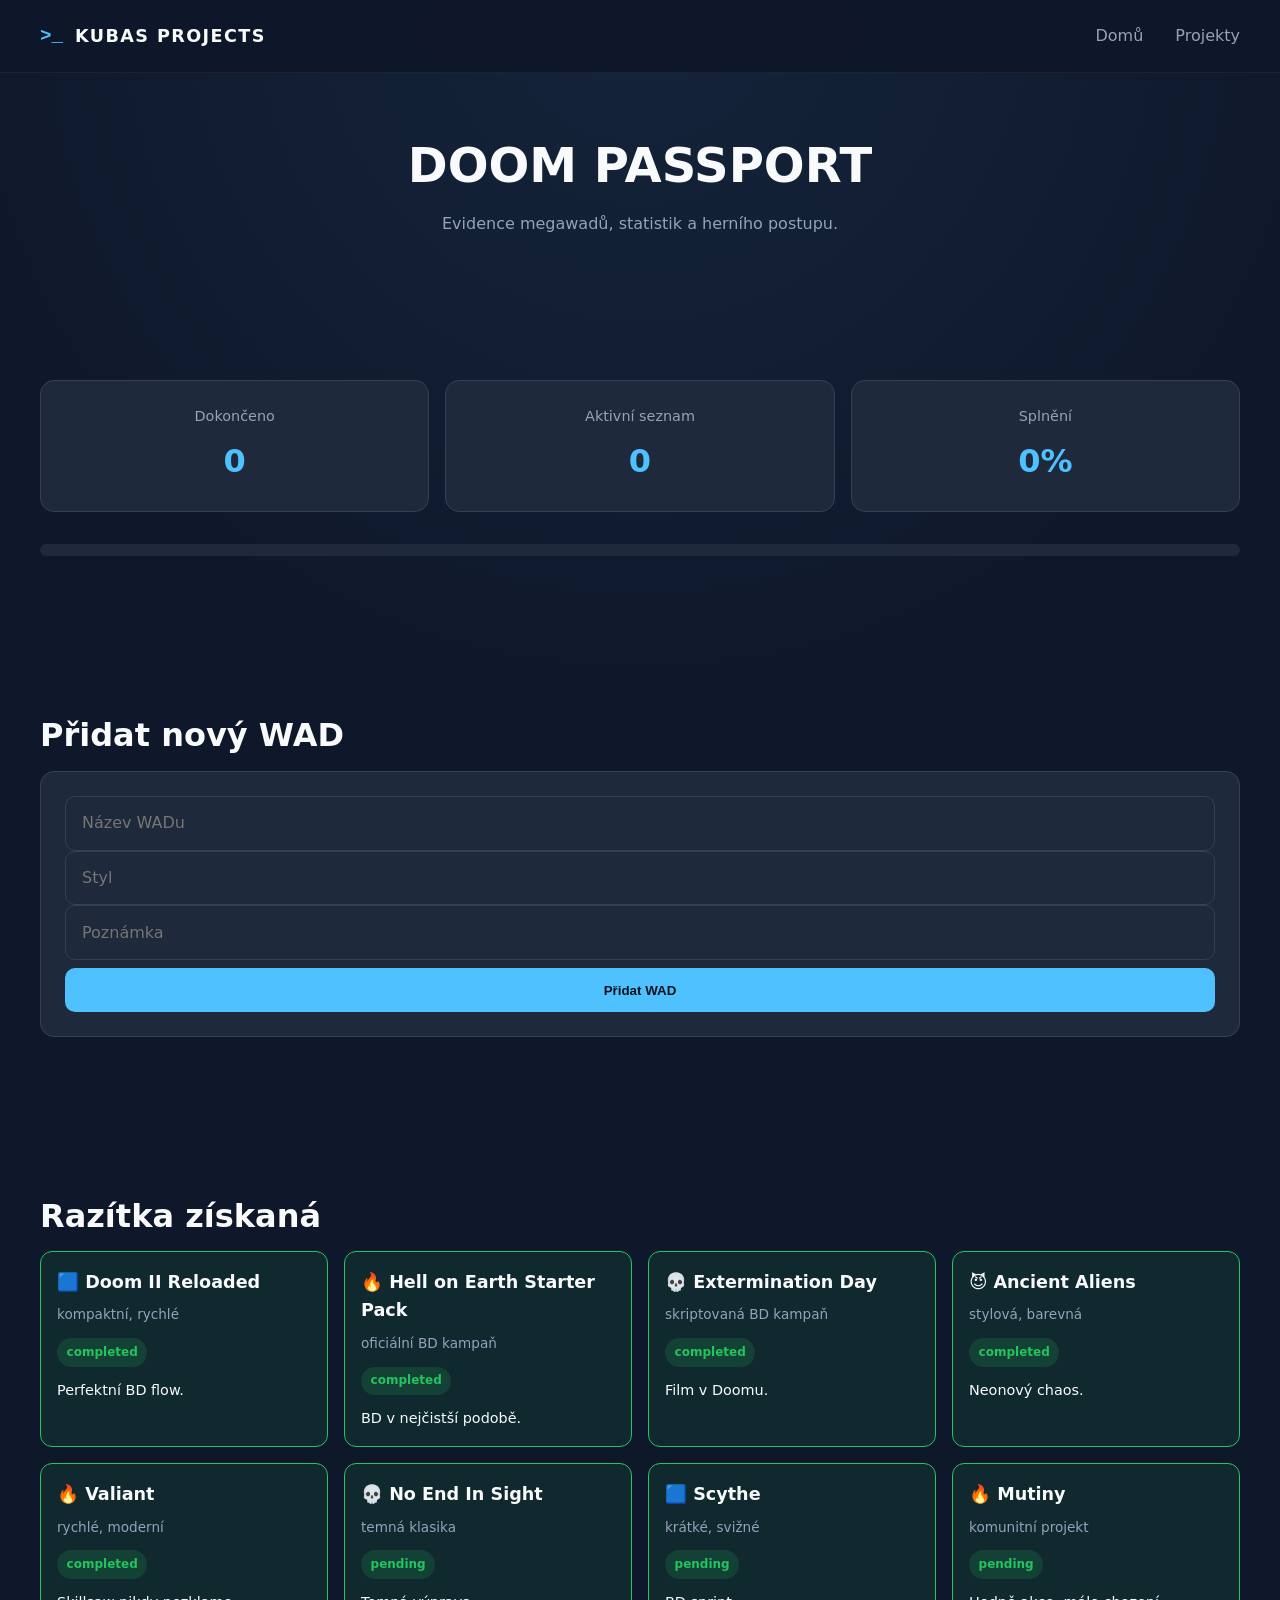
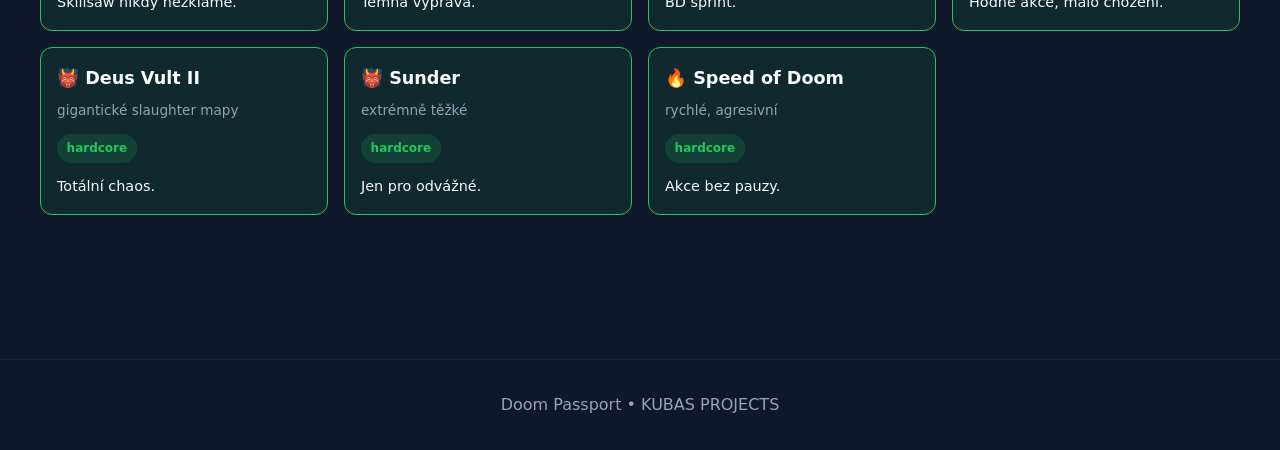
==== doom-passport/index.html @ f3252340 "First working Doom Passport" ====
<!DOCTYPE html>
<html lang="cs">
<head>
    <meta charset="UTF-8">
    <meta name="viewport" content="width=device-width, initial-scale=1.0">

    <title>Doom Passport | KUBAS PROJECTS</title>

    <link rel="stylesheet" href="../css/style.css">
    <link rel="stylesheet" href="../css/passport.css">
</head>

<body>

<header class="site-header">

    <div class="container">

        <a href="../" class="logo">
            <span class="logo-symbol">&gt;_</span>
            <span class="logo-text">
                KUBAS PROJECTS
            </span>
        </a>

        <nav class="main-nav">
            <a href="../">Domů</a>
            <a href="../#projects">Projekty</a>
        </nav>

    </div>

</header>

<main>

    <section class="passport-hero">

        <div class="container">

            <h1>DOOM PASSPORT</h1>

            <p>
                Evidence megawadů, statistik
                a herního postupu.
            </p>

        </div>

    </section>

    <section class="section">

        <div class="container">

            <div class="passport-stats">

                <div class="stat-card">

                    <span class="stat-label">
                        Dokončeno
                    </span>

                    <div class="stat-value">
                        0
                    </div>

                </div>

                <div class="stat-card">

                    <span class="stat-label">
                        Aktivní seznam
                    </span>

                    <div class="stat-value">
                        0
                    </div>

                </div>

                <div class="stat-card">

                    <span class="stat-label">
                        Splnění
                    </span>

                    <div class="stat-value">
                        0%
                    </div>

                </div>

            </div>

            <div class="progress-bar">
                <div class="progress-fill"></div>
            </div>

        </div>

    </section>

    <section class="section">

        <div class="container">

            <h2>Přidat nový WAD</h2>

            <div class="add-form">

                <input placeholder="Název WADu">

                <input placeholder="Styl">

                <input placeholder="Poznámka">

                <button class="button">
                    Přidat WAD
                </button>

            </div>

        </div>

    </section>

    <section class="section">

        <div class="container">

            <h2>Razítka získaná</h2>

            <div id="completed-list" class="wad-list"></div>

        </div>

    </section>

</main>

<footer class="site-footer">

    <div class="container">

        <p>
            Doom Passport • KUBAS PROJECTS
        </p>

    </div>

</footer>

<script src="app.js"></script>

</body>
</html>
---- css/style.css ----
/* ==================================================
   KUBAS PROJECTS
   Global Stylesheet
   ================================================== */

:root{

    --bg: #0f172a;
    --bg-secondary: #111c34;

    --panel: #1e293b;
    --panel-hover: #273549;

    --border: #334155;

    --text: #f8fafc;
    --text-muted: #94a3b8;

    --cyan: #4FC1FF;
    --cyan-hover: #78d3ff;

    --success: #22c55e;
    --warning: #f59e0b;
    --danger: #ef4444;

    --shadow:
        0 0 20px rgba(79,193,255,.08);

    --radius: 14px;

    --container: 1200px;
}

/* ==================================================
   RESET
   ================================================== */

*{
    margin:0;
    padding:0;
    box-sizing:border-box;
}

html{
    scroll-behavior:smooth;
}

body{

    background:
        radial-gradient(
            circle at top,
            rgba(79,193,255,.08),
            transparent 35%
        ),
        var(--bg);

    color:var(--text);

    font-family:
        "Segoe UI",
        system-ui,
        sans-serif;

    line-height:1.6;

    min-height:100vh;
}

/* ==================================================
   TYPOGRAPHY
   ================================================== */

h1,
h2,
h3,
h4{
    line-height:1.2;
    font-weight:700;
}

h1{
    font-size:3rem;
}

h2{
    font-size:2rem;
    margin-bottom:1rem;
}

h3{
    font-size:1.25rem;
}

p{
    color:var(--text-muted);
}

a{
    color:var(--cyan);
    text-decoration:none;
}

a:hover{
    color:var(--cyan-hover);
}

/* ==================================================
   LAYOUT
   ================================================== */

.container{
    width:min(100% - 2rem, var(--container));
    margin-inline:auto;
}

.section{
    padding:5rem 0;
}

/* ==================================================
   HEADER
   ================================================== */

.site-header{

    position:sticky;
    top:0;
    z-index:1000;

    background:
        rgba(15,23,42,.95);

    backdrop-filter:blur(12px);

    border-bottom:
        1px solid rgba(255,255,255,.05);
}

.site-header .container{

    display:flex;

    justify-content:space-between;

    align-items:center;

    min-height:72px;
}

.logo{

    display:flex;

    align-items:center;

    gap:.75rem;

    font-weight:700;

    font-size:1.1rem;

    color:var(--text);
}

.logo:hover{
    color:var(--text);
}

.logo-symbol{

    color:var(--cyan);

    font-family:
      Consolas,
      monospace;

    font-size:1.2rem;
}

.logo-text{
    letter-spacing:.08em;
}

/* ==================================================
   NAVIGATION
   ================================================== */

.main-nav{

    display:flex;

    gap:2rem;
}

.main-nav a{

    color:var(--text-muted);

    transition:.2s;
}

.main-nav a:hover{

    color:var(--cyan);
}

/* ==================================================
   HERO
   ================================================== */

.hero{

    padding:
        7rem 0
        6rem 0;

    text-align:center;
}

.hero h1{

    margin-bottom:1rem;
}

.tagline{

    color:var(--cyan);

    font-size:1.15rem;

    margin-bottom:1.5rem;

    font-weight:600;
}

.hero-text{

    max-width:700px;

    margin:0 auto;

    font-size:1.1rem;
}

/* ==================================================
   SECTIONS
   ================================================== */

.section-description{

    margin-bottom:2rem;

    max-width:700px;
}

/* ==================================================
   PROJECT GRID
   ================================================== */

.project-grid{

    display:grid;

    grid-template-columns:
        repeat(
            auto-fit,
            minmax(280px,1fr)
        );

    gap:1.5rem;
}

/* ==================================================
   CARDS
   ================================================== */

.project-card{

    background:var(--panel);

    border:
        1px solid var(--border);

    border-radius:
        var(--radius);

    padding:1.5rem;

    transition:
       transform .2s,
       border-color .2s,
       background .2s;

    display:block;
}

.project-card:hover{

    transform:
        translateY(-4px);

    border-color:
        var(--cyan);

    background:
        var(--panel-hover);

    box-shadow:
        var(--shadow);
}

.project-card h3{

    color:var(--text);

    margin-bottom:.75rem;
}

.project-type{

    display:inline-block;

    padding:
        .3rem .7rem;

    margin-bottom:1rem;

    border-radius:999px;

    font-size:.75rem;

    font-weight:700;

    letter-spacing:.08em;

    color:var(--cyan);

    background:
      rgba(79,193,255,.12);
}

/* ==================================================
   BUTTONS
   ================================================== */

.button{

    display:inline-flex;

    align-items:center;

    justify-content:center;

    gap:.5rem;

    padding:
       .9rem 1.3rem;

    border:none;

    border-radius:10px;

    background:var(--cyan);

    color:#08111f;

    font-weight:700;

    cursor:pointer;

    transition:.2s;
}

.button:hover{

    background:
        var(--cyan-hover);

    transform:
        translateY(-2px);
}

.button-secondary{

    background:transparent;

    border:
       1px solid var(--border);

    color:var(--text);
}

.button-secondary:hover{

    border-color:
       var(--cyan);

    color:
       var(--cyan);
}

/* ==================================================
   FORMS
   ================================================== */

input,
select,
textarea{

    width:100%;

    padding:.85rem 1rem;

    border-radius:10px;

    border:
        1px solid var(--border);

    background:
        var(--panel);

    color:
        var(--text);

    font:inherit;
}

input:focus,
select:focus,
textarea:focus{

    outline:none;

    border-color:
       var(--cyan);
}

/* ==================================================
   TABLES
   ================================================== */

table{

    width:100%;

    border-collapse:collapse;

    margin-top:1rem;
}

th,
td{

    padding:1rem;

    text-align:left;

    border-bottom:
        1px solid var(--border);
}

th{

    color:var(--cyan);
}

/* ==================================================
   FOOTER
   ================================================== */

.site-footer{

    margin-top:4rem;

    border-top:
        1px solid rgba(255,255,255,.05);

    padding:2rem 0;

    text-align:center;

    color:var(--text-muted);
}

.site-footer p + p{

    margin-top:.5rem;
}

/* ==================================================
   STATUS COLORS
   ================================================== */

.success{
    color:var(--success);
}

.warning{
    color:var(--warning);
}

.danger{
    color:var(--danger);
}

/* ==================================================
   SCROLLBAR
   ================================================== */

::-webkit-scrollbar{
    width:10px;
}

::-webkit-scrollbar-track{
    background:var(--bg);
}

::-webkit-scrollbar-thumb{

    background:var(--panel-hover);

    border-radius:20px;
}

::-webkit-scrollbar-thumb:hover{

    background:var(--cyan);
}

/* ==================================================
   MOBILE
   ================================================== */

@media (max-width: 768px){

    h1{
        font-size:2.2rem;
    }

    h2{
        font-size:1.6rem;
    }

    .main-nav{

        gap:1rem;

        font-size:.9rem;
    }

    .hero{

        padding:
            5rem 0
            4rem;
    }

    .section{

        padding:
            3.5rem 0;
    }
}
---- css/passport.css ----
/* ==========================================
   PASSPORT FRAMEWORK
   ========================================== */

.passport-hero {

    padding: 4rem 0;
    text-align: center;
}

.passport-hero h1 {

    font-size: 3rem;
    margin-bottom: 1rem;
    color: var(--text);
}

.passport-hero p {

    max-width: 700px;
    margin: 0 auto;
}

/* ==========================================
   SECTIONS
   ========================================== */

.passport-section {

    margin-bottom: 3rem;
}

/* ==========================================
   STATS
   ========================================== */

.passport-stats {

    display: grid;

    grid-template-columns:
        repeat(auto-fit, minmax(220px, 1fr));

    gap: 1rem;

    margin-bottom: 2rem;
}

.stat-card {

    background: var(--panel);

    border: 1px solid var(--border);

    border-radius: var(--radius);

    padding: 1.5rem;

    text-align: center;
}

.stat-label {

    display: block;

    color: var(--text-muted);

    margin-bottom: .5rem;

    font-size: .9rem;
}

.stat-value {

    font-size: 2rem;

    font-weight: 700;

    color: var(--cyan);
}

/* ==========================================
   PROGRESS
   ========================================== */

.progress-bar {

    width: 100%;

    height: 12px;

    background: var(--panel);

    border-radius: 999px;

    overflow: hidden;

    margin-top: 1rem;
}

.progress-fill {

    height: 100%;

    width: 0;

    background:
        linear-gradient(
            90deg,
            var(--cyan),
            #8fdcff
        );

    transition: width .3s ease;
}

/* ==========================================
   WAD GRID
   ========================================== */

.wad-list {

    display: grid;

    grid-template-columns:
        repeat(
            auto-fit,
            minmax(280px, 1fr)
        );

    gap: 1rem;

    margin-top: 1rem;
}

/* ==========================================
   WAD CARD
   ========================================== */

.wad-card {

    background: var(--panel);

    border: 1px solid var(--border);

    border-radius: 12px;

    padding: 1rem;

    cursor: pointer;

    transition: .2s;
}

.wad-card:hover {

    transform: translateY(-4px);

    border-color: var(--cyan);

    box-shadow: var(--shadow);
}

.wad-card.completed {

    border-color: var(--success);

    background:
        rgba(34, 197, 94, .10);
}

.wad-title {

    font-size: 1.1rem;

    font-weight: 600;

    margin-bottom: .5rem;

    color: var(--text);
}

.wad-icon {

    margin-right: .4rem;
}

.wad-meta {

    color: var(--text-muted);

    font-size: .85rem;

    margin-bottom: .75rem;
}

.wad-note {

    margin-top: .75rem;

    font-size: .9rem;
}

/* ==========================================
   BADGES
   ========================================== */

.badge {

    display: inline-block;

    padding: .3rem .6rem;

    border-radius: 999px;

    font-size: .75rem;

    font-weight: 700;
}

.badge-completed {

    background:
        rgba(34,197,94,.15);

    color: var(--success);
}

.badge-pending {

    background:
        rgba(245,158,11,.15);

    color: var(--warning);
}

.badge-hardcore {

    background:
        rgba(239,68,68,.15);

    color: var(--danger);
}

/* ==========================================
   FORM
   ========================================== */

.add-form {

    background: var(--panel);

    border: 1px solid var(--border);

    border-radius: var(--radius);

    padding: 1.5rem;
}

.add-form button {

    width: 100%;

    margin-top: .5rem;
}

/* ==========================================
   STATS TEXT
   ========================================== */

.stats {

    margin-top: .75rem;

    color: var(--text-muted);
}

/* ==========================================
   MOBILE
   ========================================== */

@media (max-width: 768px) {

    .passport-hero h1 {

        font-size: 2.2rem;
    }

    .wad-list {

        grid-template-columns: 1fr;
    }
}
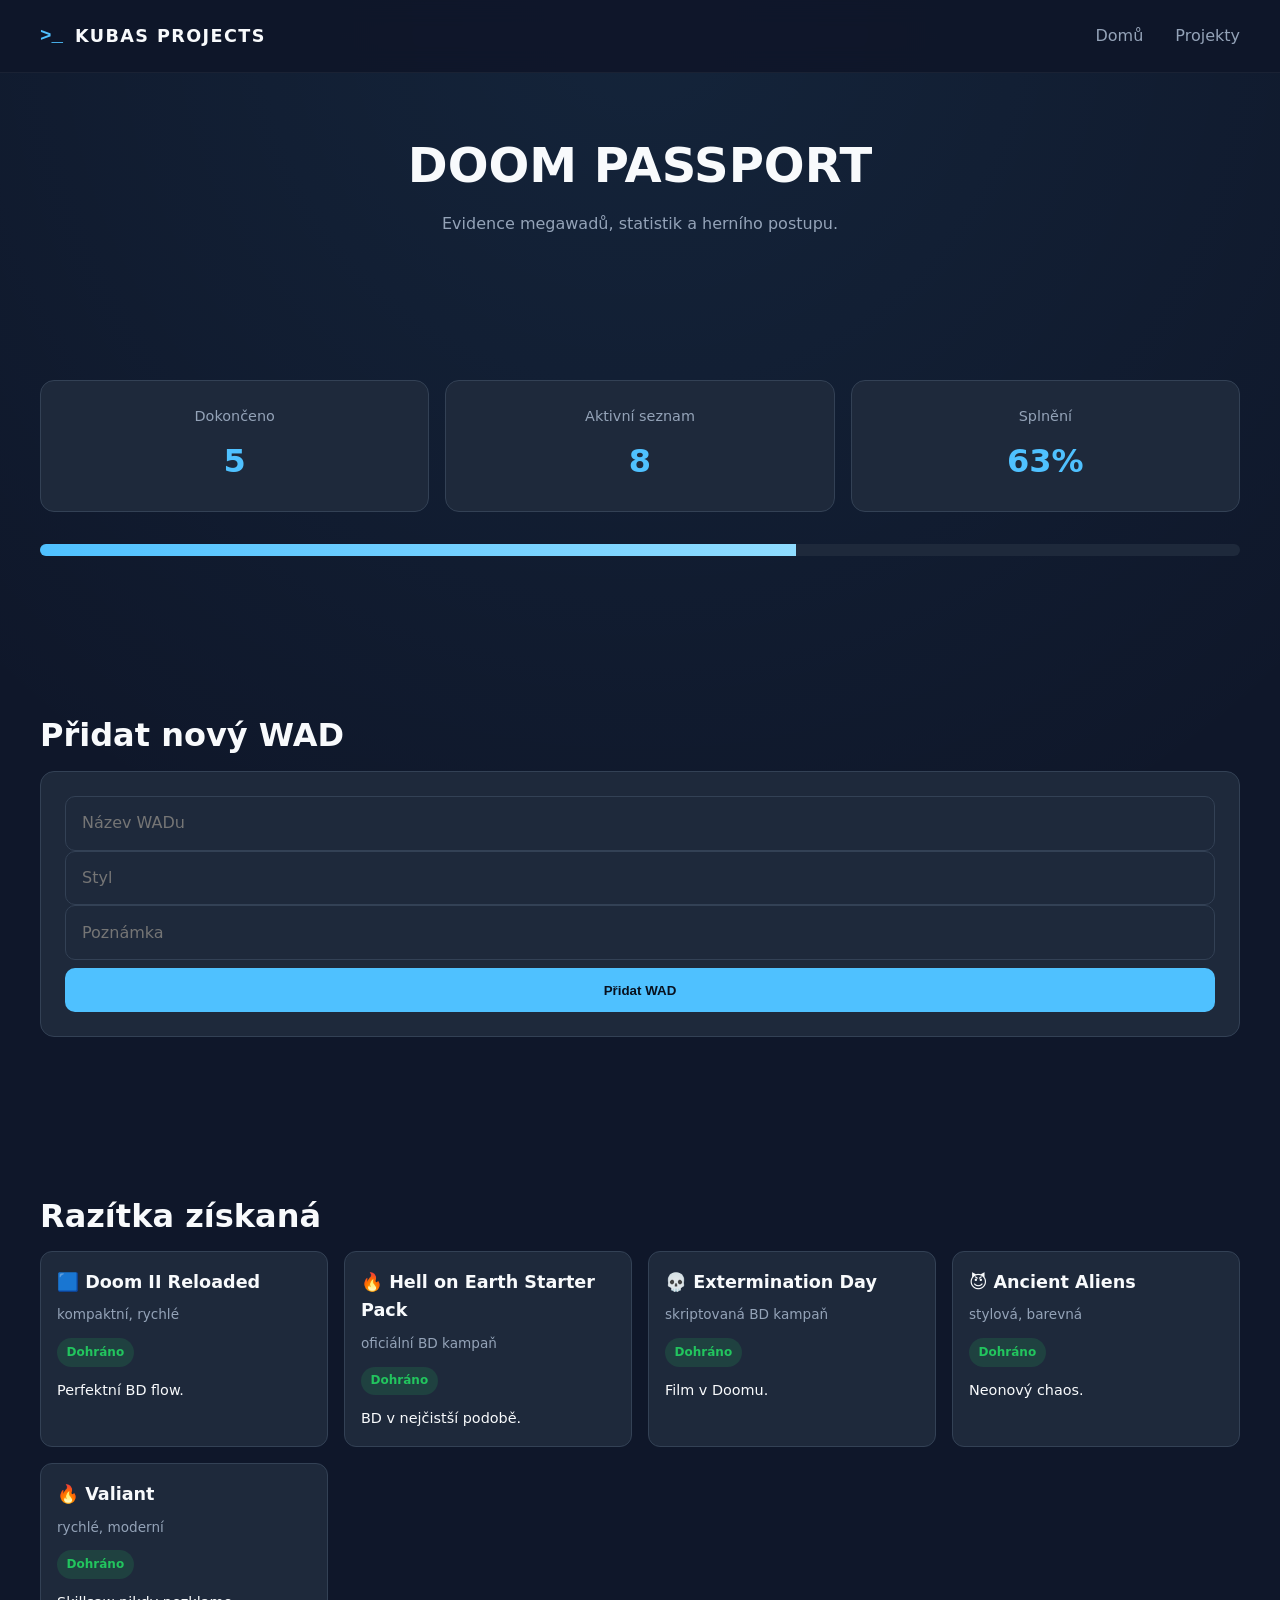
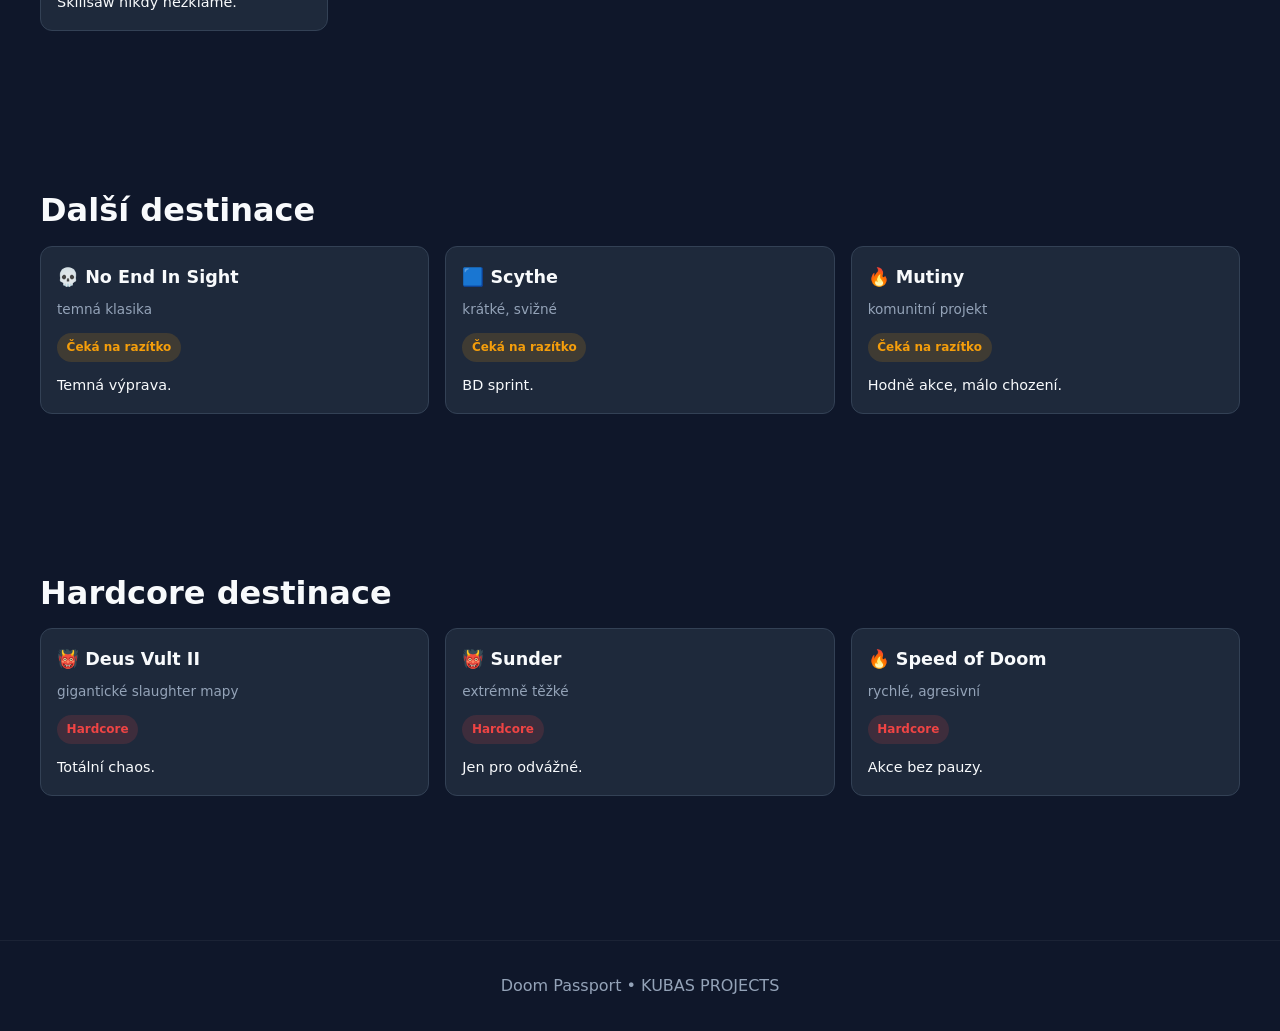
==== commit 863c3f89: "Working Doom Passport prototype" ====
--- a/doom-passport/index.html
+++ b/doom-passport/index.html
@@ -3,7 +3,6 @@
 <head>
     <meta charset="UTF-8">
     <meta name="viewport" content="width=device-width, initial-scale=1.0">
-
     <title>Doom Passport | KUBAS PROJECTS</title>
 
     <link rel="stylesheet" href="../css/style.css">
@@ -17,7 +16,7 @@
     <div class="container">
 
         <a href="../" class="logo">
-            <span class="logo-symbol">&gt;_</span>
+            <span class="logo-symbol">>_</span>
             <span class="logo-text">
                 KUBAS PROJECTS
             </span>
@@ -41,8 +40,7 @@
             <h1>DOOM PASSPORT</h1>
 
             <p>
-                Evidence megawadů, statistik
-                a herního postupu.
+                Evidence megawadů, statistik a herního postupu.
             </p>
 
         </div>
@@ -56,45 +54,44 @@
             <div class="passport-stats">
 
                 <div class="stat-card">
-
                     <span class="stat-label">
                         Dokončeno
                     </span>
 
-                    <div class="stat-value">
+                    <div class="stat-value" id="completed-count">
                         0
                     </div>
-
                 </div>
 
                 <div class="stat-card">
-
                     <span class="stat-label">
                         Aktivní seznam
                     </span>
 
-                    <div class="stat-value">
+                    <div class="stat-value" id="active-count">
                         0
                     </div>
-
                 </div>
 
                 <div class="stat-card">
-
                     <span class="stat-label">
                         Splnění
                     </span>
 
-                    <div class="stat-value">
+                    <div class="stat-value" id="progress-percent">
                         0%
                     </div>
-
                 </div>
 
             </div>
 
             <div class="progress-bar">
-                <div class="progress-fill"></div>
+
+                <div
+                    class="progress-fill"
+                    id="progress-fill">
+                </div>
+
             </div>
 
         </div>
@@ -109,11 +106,17 @@
 
             <div class="add-form">
 
-                <input placeholder="Název WADu">
+                <input
+                    id="newName"
+                    placeholder="Název WADu">
 
-                <input placeholder="Styl">
+                <input
+                    id="newStyle"
+                    placeholder="Styl">
 
-                <input placeholder="Poznámka">
+                <input
+                    id="newNote"
+                    placeholder="Poznámka">
 
                 <button class="button">
                     Přidat WAD
@@ -131,7 +134,40 @@
 
             <h2>Razítka získaná</h2>
 
-            <div id="completed-list" class="wad-list"></div>
+            <div
+                id="completed-list"
+                class="wad-list">
+            </div>
+
+        </div>
+
+    </section>
+
+    <section class="section">
+
+        <div class="container">
+
+            <h2>Další destinace</h2>
+
+            <div
+                id="pending-list"
+                class="wad-list">
+            </div>
+
+        </div>
+
+    </section>
+
+    <section class="section">
+
+        <div class="container">
+
+            <h2>Hardcore destinace</h2>
+
+            <div
+                id="hardcore-list"
+                class="wad-list">
+            </div>
 
         </div>
 
@@ -151,7 +187,4 @@
 
 </footer>
 
-<script src="app.js"></script>
-
-</body>
-</html>
+<script src="app.js"></script>
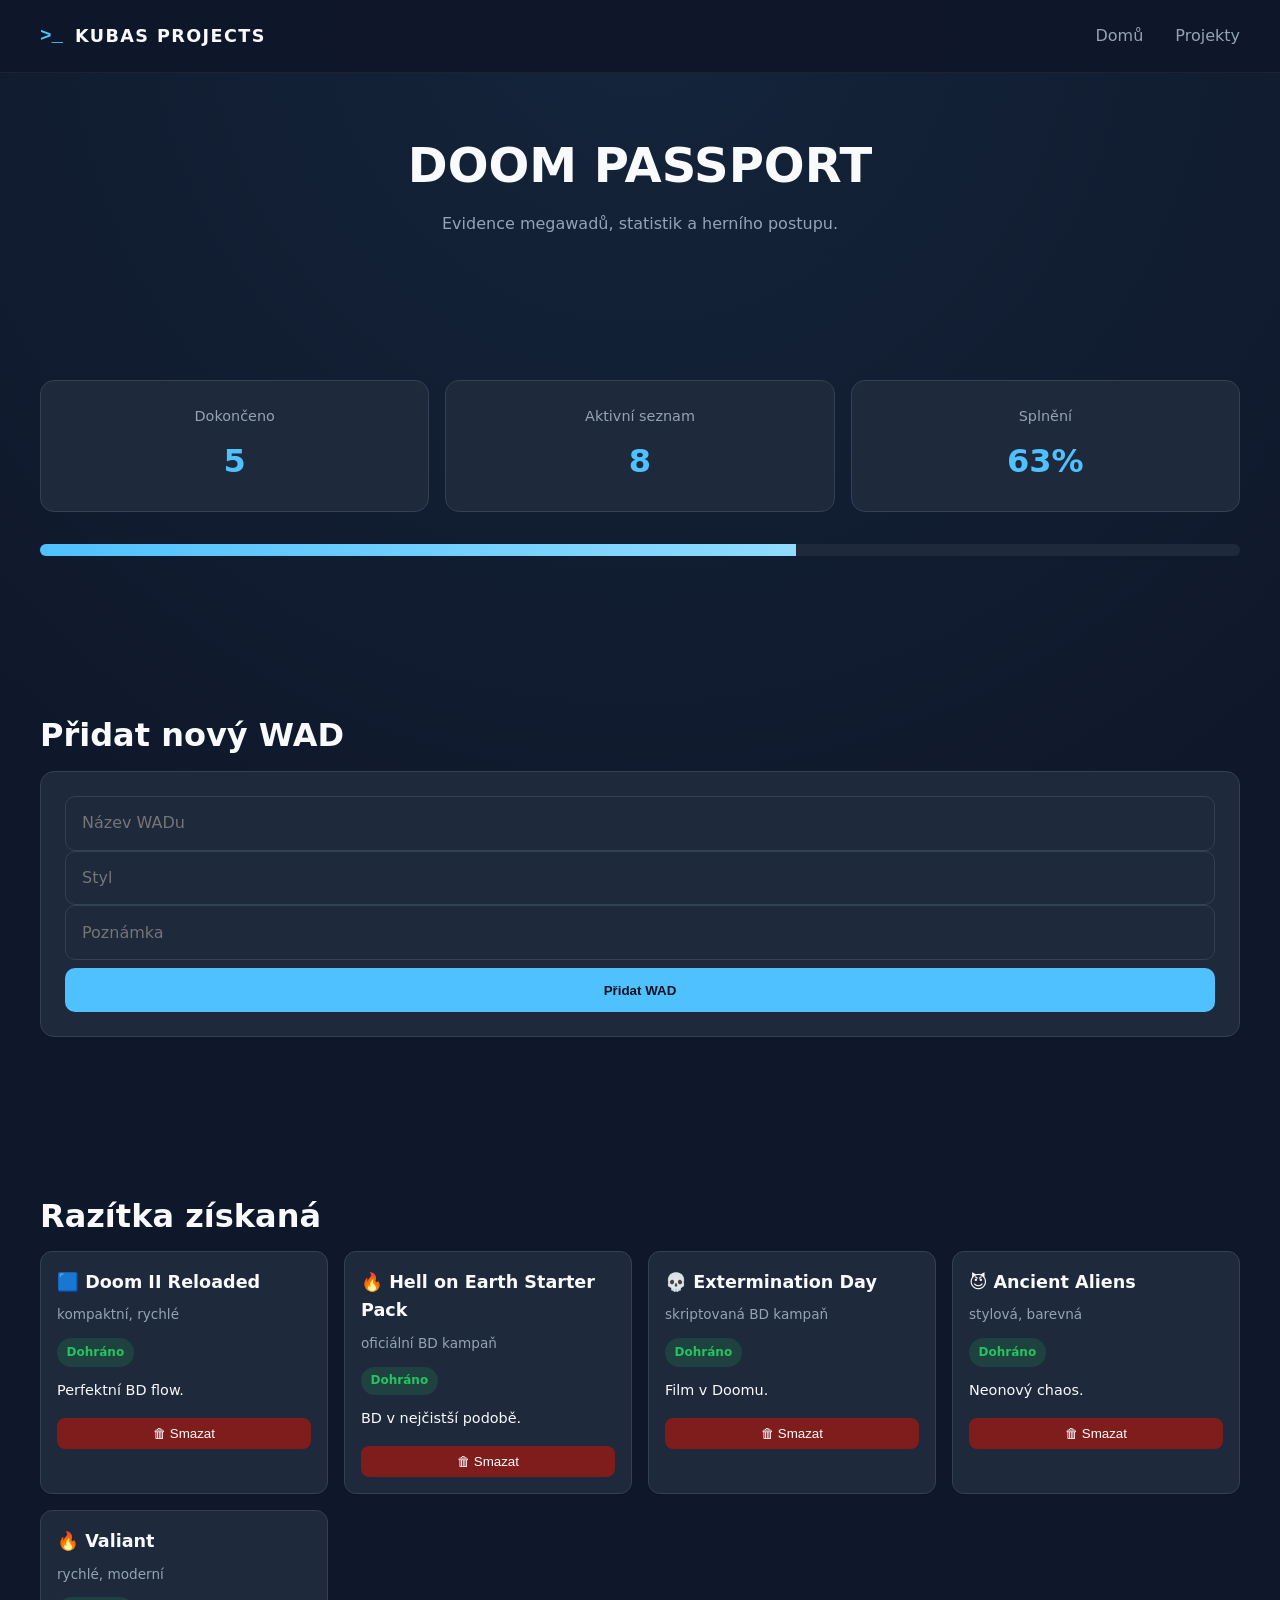
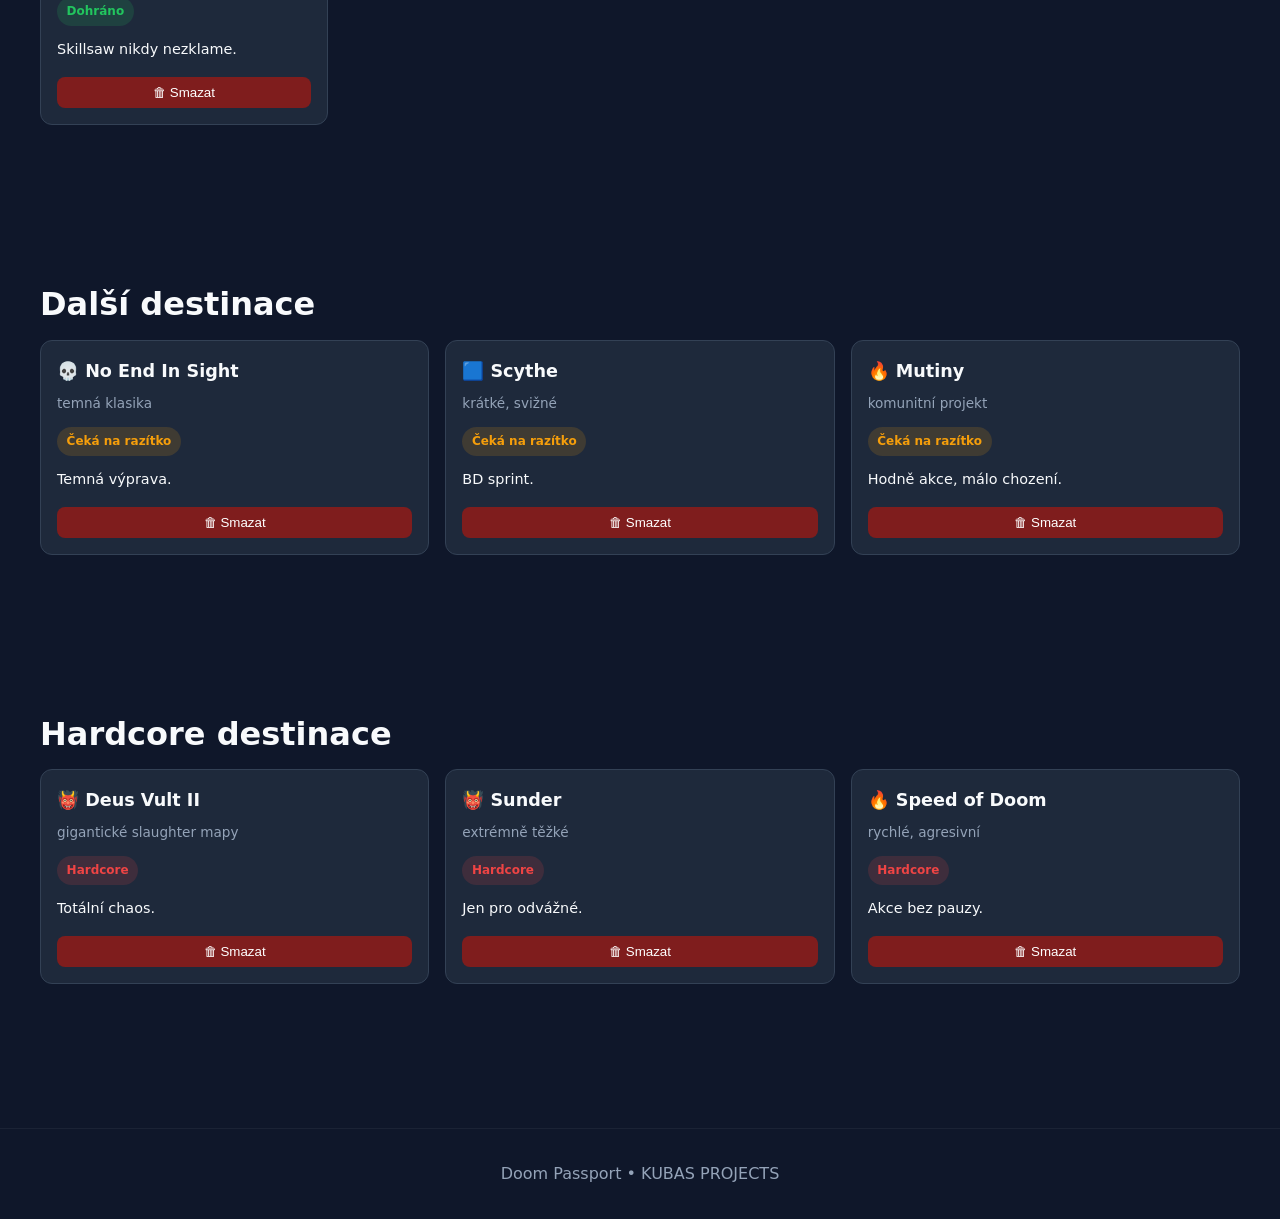
==== commit 491dfbc4: "Added WAD creation and deletion" ====
--- a/doom-passport/index.html
+++ b/doom-passport/index.html
@@ -54,44 +54,24 @@
             <div class="passport-stats">
 
                 <div class="stat-card">
-                    <span class="stat-label">
-                        Dokončeno
-                    </span>
-
-                    <div class="stat-value" id="completed-count">
-                        0
-                    </div>
+                    <span class="stat-label">Dokončeno</span>
+                    <div class="stat-value" id="completed-count">0</div>
                 </div>
 
                 <div class="stat-card">
-                    <span class="stat-label">
-                        Aktivní seznam
-                    </span>
-
-                    <div class="stat-value" id="active-count">
-                        0
-                    </div>
+                    <span class="stat-label">Aktivní seznam</span>
+                    <div class="stat-value" id="active-count">0</div>
                 </div>
 
                 <div class="stat-card">
-                    <span class="stat-label">
-                        Splnění
-                    </span>
-
-                    <div class="stat-value" id="progress-percent">
-                        0%
-                    </div>
+                    <span class="stat-label">Splnění</span>
+                    <div class="stat-value" id="progress-percent">0%</div>
                 </div>
 
             </div>
 
             <div class="progress-bar">
-
-                <div
-                    class="progress-fill"
-                    id="progress-fill">
-                </div>
-
+                <div class="progress-fill" id="progress-fill"></div>
             </div>
 
         </div>
@@ -118,8 +98,12 @@
                     id="newNote"
                     placeholder="Poznámka">
 
-                <button class="button">
+                <button
+                    class="button"
+                    id="addWadButton">
+
                     Přidat WAD
+
                 </button>
 
             </div>
@@ -134,10 +118,7 @@
 
             <h2>Razítka získaná</h2>
 
-            <div
-                id="completed-list"
-                class="wad-list">
-            </div>
+            <div id="completed-list" class="wad-list"></div>
 
         </div>
 
@@ -149,10 +130,7 @@
 
             <h2>Další destinace</h2>
 
-            <div
-                id="pending-list"
-                class="wad-list">
-            </div>
+            <div id="pending-list" class="wad-list"></div>
 
         </div>
 
@@ -164,10 +142,7 @@
 
             <h2>Hardcore destinace</h2>
 
-            <div
-                id="hardcore-list"
-                class="wad-list">
-            </div>
+            <div id="hardcore-list" class="wad-list"></div>
 
         </div>
 
@@ -187,4 +162,7 @@
 
 </footer>
 
-<script src="app.js"></script>+<script src="app.js"></script>
+
+</body>
+</html>
--- a/css/passport.css
+++ b/css/passport.css
@@ -291,3 +291,29 @@
         grid-template-columns: 1fr;
     }
 }
+
+.delete-button {
+
+    margin-top: 1rem;
+
+    width: 100%;
+
+    padding: .5rem;
+
+    border: none;
+
+    border-radius: 8px;
+
+    background: #7f1d1d;
+
+    color: white;
+
+    cursor: pointer;
+
+    transition: .2s;
+}
+
+.delete-button:hover {
+
+    background: #991b1b;
+}
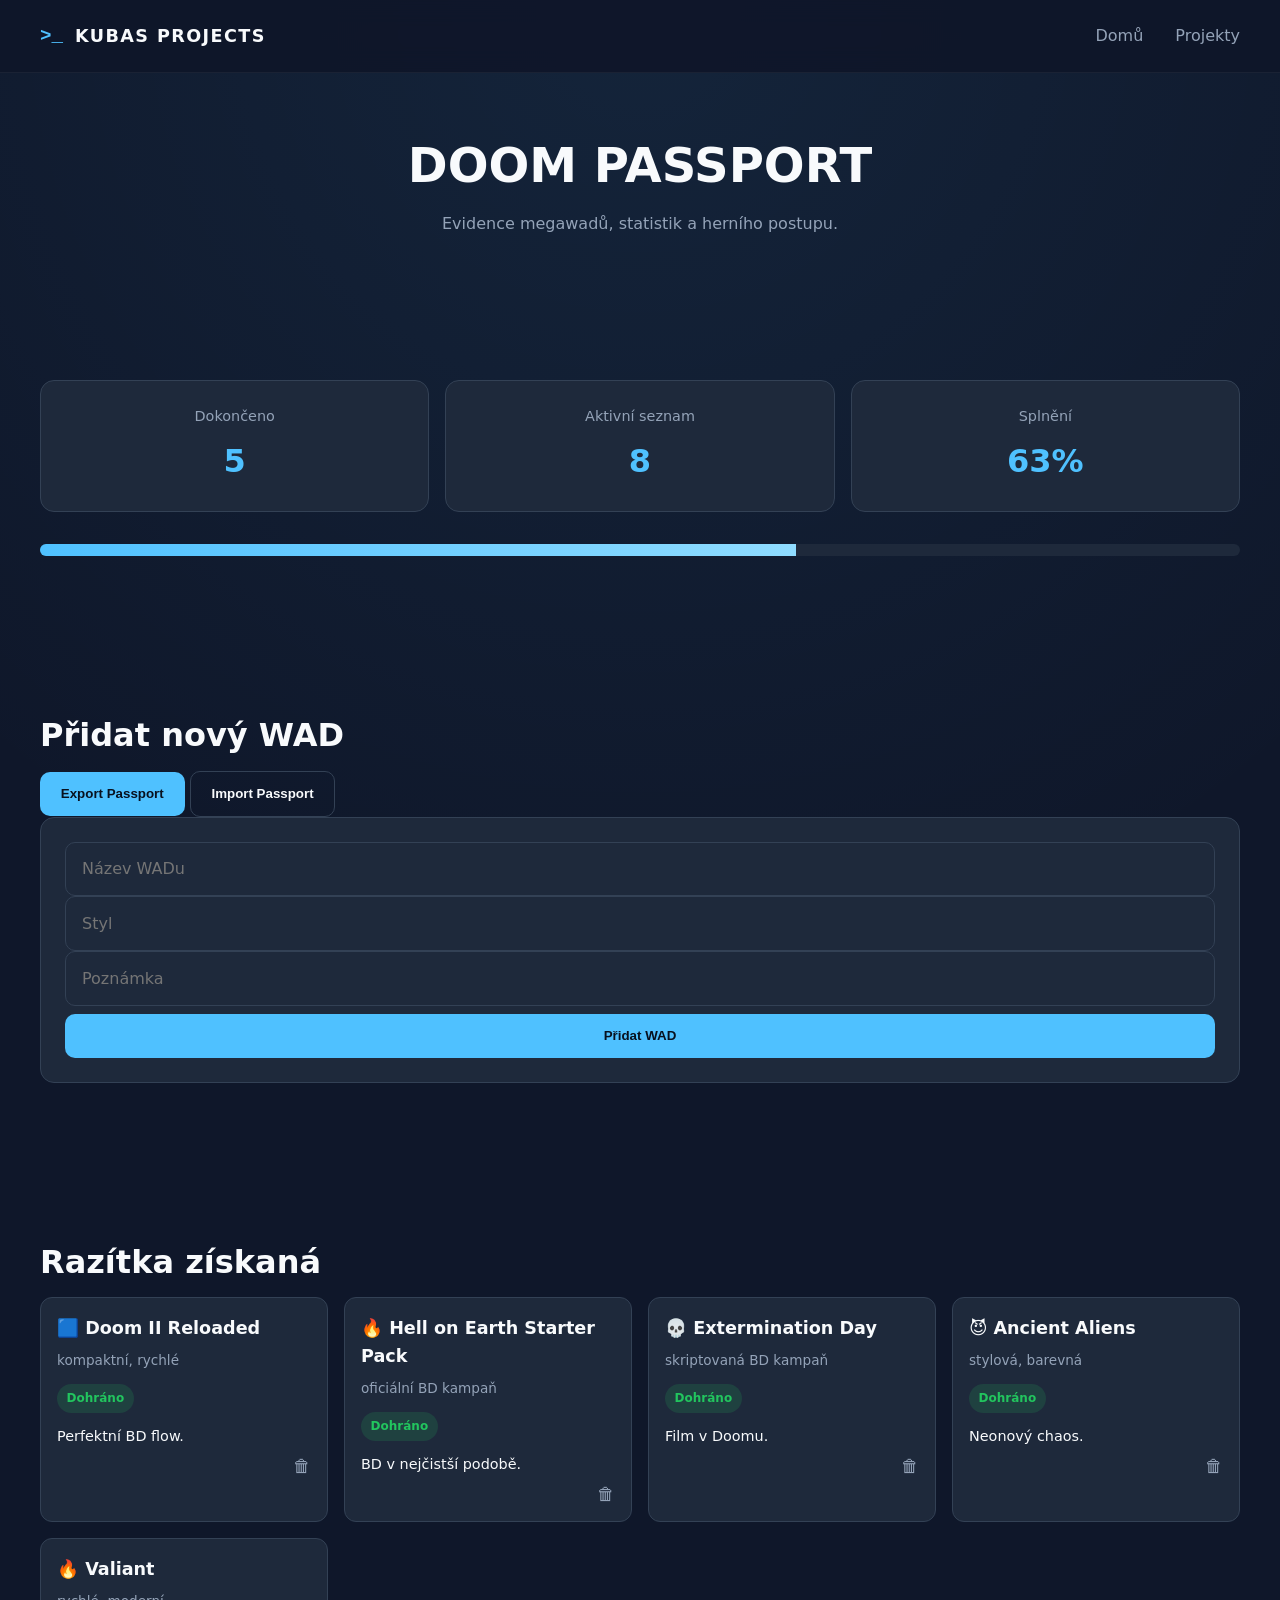
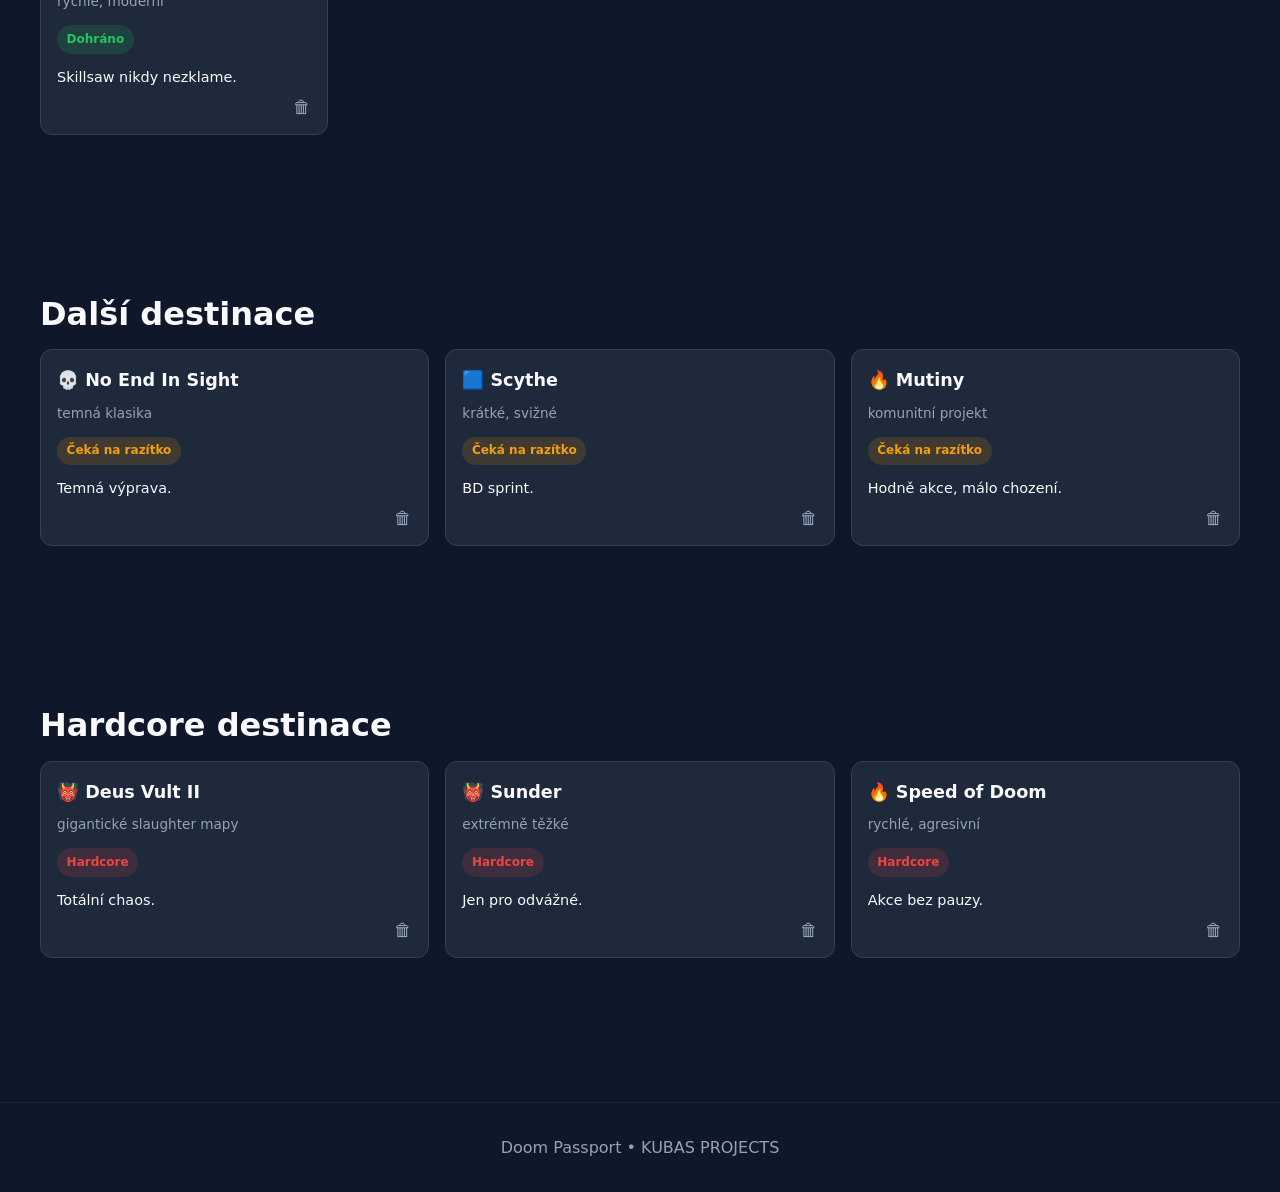
==== commit 276e1dcf: "Reupdate" ====
--- a/doom-passport/index.html
+++ b/doom-passport/index.html
@@ -84,6 +84,32 @@
 
             <h2>Přidat nový WAD</h2>
 
+        <div style="margin-top:1rem;">
+
+            <button
+                class="button"
+                id="exportButton">
+
+                Export Passport
+
+            </button>
+
+            <input
+                type="file"
+                id="importFile"
+                accept=".json"
+                style="display:none;">
+
+            <button
+                class="button button-secondary"
+                id="importButton">
+
+                Import Passport
+
+            </button>
+
+        </div>
+
             <div class="add-form">
 
                 <input
--- a/css/passport.css
+++ b/css/passport.css
@@ -294,26 +294,25 @@
 
 .delete-button {
 
-    margin-top: 1rem;
-
-    width: 100%;
-
-    padding: .5rem;
-
     border: none;
-
-    border-radius: 8px;
-
-    background: #7f1d1d;
-
-    color: white;
+    background: transparent;
+
+    color: var(--text-muted);
 
     cursor: pointer;
 
+    font-size: 1.1rem;
+
+    float: right;
+
+    margin-top: .5rem;
+
     transition: .2s;
 }
 
 .delete-button:hover {
 
-    background: #991b1b;
+    color: var(--danger);
+
+    transform: scale(1.15);
 }
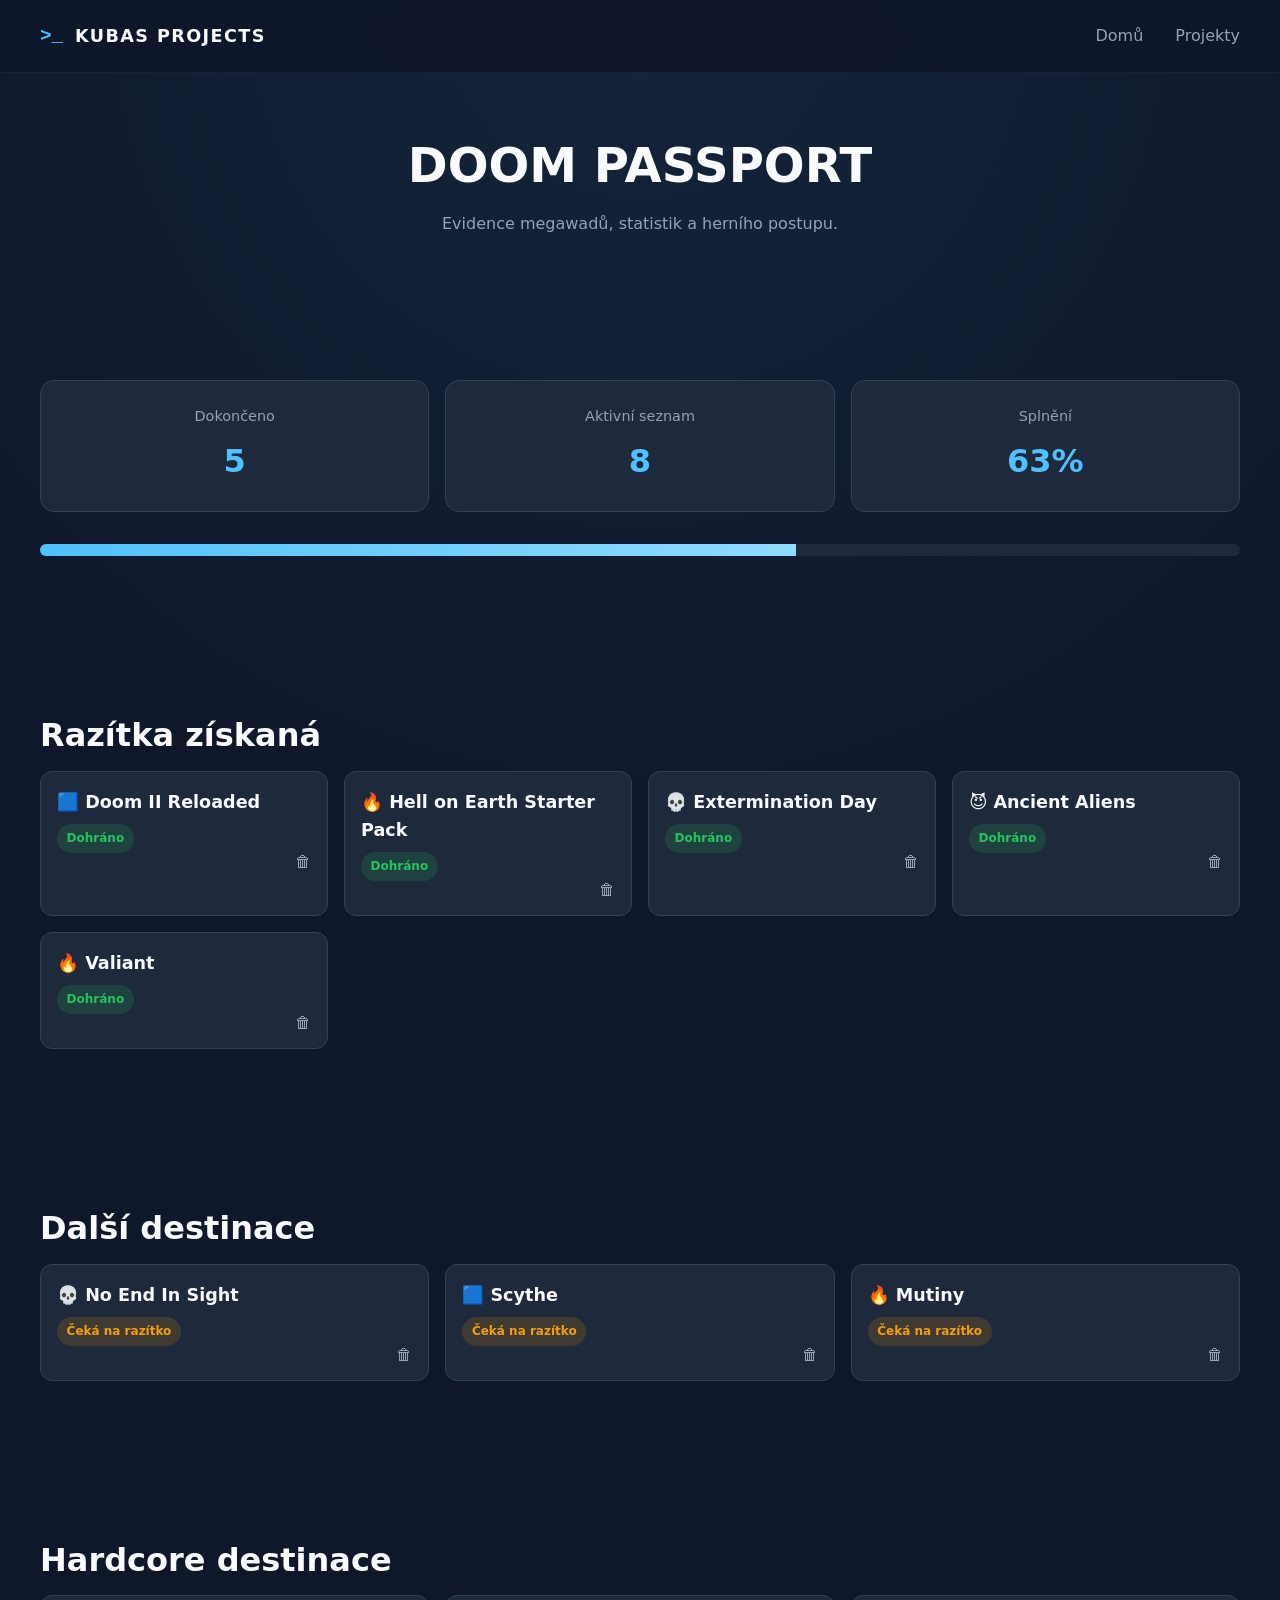
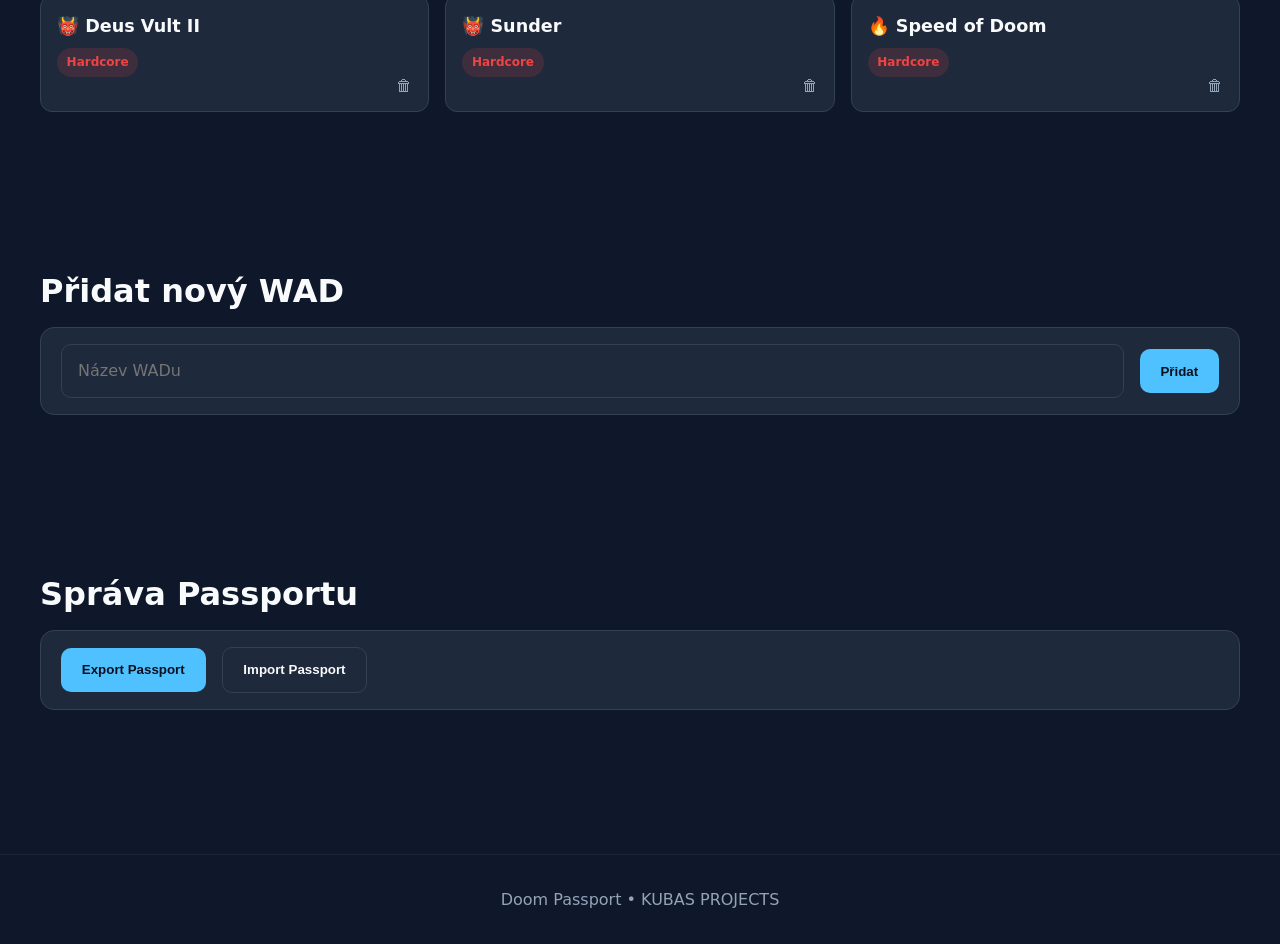
==== commit 459a3246: "Design update" ====
--- a/doom-passport/index.html
+++ b/doom-passport/index.html
@@ -54,24 +54,107 @@
             <div class="passport-stats">
 
                 <div class="stat-card">
-                    <span class="stat-label">Dokončeno</span>
-                    <div class="stat-value" id="completed-count">0</div>
+
+                    <span class="stat-label">
+                        Dokončeno
+                    </span>
+
+                    <div
+                        class="stat-value"
+                        id="completed-count">
+
+                        0
+
+                    </div>
+
                 </div>
 
                 <div class="stat-card">
-                    <span class="stat-label">Aktivní seznam</span>
-                    <div class="stat-value" id="active-count">0</div>
+
+                    <span class="stat-label">
+                        Aktivní seznam
+                    </span>
+
+                    <div
+                        class="stat-value"
+                        id="active-count">
+
+                        0
+
+                    </div>
+
                 </div>
 
                 <div class="stat-card">
-                    <span class="stat-label">Splnění</span>
-                    <div class="stat-value" id="progress-percent">0%</div>
+
+                    <span class="stat-label">
+                        Splnění
+                    </span>
+
+                    <div
+                        class="stat-value"
+                        id="progress-percent">
+
+                        0%
+
+                    </div>
+
                 </div>
 
             </div>
 
             <div class="progress-bar">
-                <div class="progress-fill" id="progress-fill"></div>
+
+                <div
+                    class="progress-fill"
+                    id="progress-fill">
+                </div>
+
+            </div>
+
+        </div>
+
+    </section>
+
+    <section class="section">
+
+        <div class="container">
+
+            <h2>Razítka získaná</h2>
+
+            <div
+                id="completed-list"
+                class="wad-list">
+            </div>
+
+        </div>
+
+    </section>
+
+    <section class="section">
+
+        <div class="container">
+
+            <h2>Další destinace</h2>
+
+            <div
+                id="pending-list"
+                class="wad-list">
+            </div>
+
+        </div>
+
+    </section>
+
+    <section class="section">
+
+        <div class="container">
+
+            <h2>Hardcore destinace</h2>
+
+            <div
+                id="hardcore-list"
+                class="wad-list">
             </div>
 
         </div>
@@ -83,32 +166,6 @@
         <div class="container">
 
             <h2>Přidat nový WAD</h2>
-
-        <div style="margin-top:1rem;">
-
-            <button
-                class="button"
-                id="exportButton">
-
-                Export Passport
-
-            </button>
-
-            <input
-                type="file"
-                id="importFile"
-                accept=".json"
-                style="display:none;">
-
-            <button
-                class="button button-secondary"
-                id="importButton">
-
-                Import Passport
-
-            </button>
-
-        </div>
 
             <div class="add-form">
 
@@ -116,19 +173,11 @@
                     id="newName"
                     placeholder="Název WADu">
 
-                <input
-                    id="newStyle"
-                    placeholder="Styl">
-
-                <input
-                    id="newNote"
-                    placeholder="Poznámka">
-
                 <button
                     class="button"
                     id="addWadButton">
 
-                    Přidat WAD
+                    Přidat
 
                 </button>
 
@@ -142,33 +191,33 @@
 
         <div class="container">
 
-            <h2>Razítka získaná</h2>
-
-            <div id="completed-list" class="wad-list"></div>
-
-        </div>
-
-    </section>
-
-    <section class="section">
-
-        <div class="container">
-
-            <h2>Další destinace</h2>
-
-            <div id="pending-list" class="wad-list"></div>
-
-        </div>
-
-    </section>
-
-    <section class="section">
-
-        <div class="container">
-
-            <h2>Hardcore destinace</h2>
-
-            <div id="hardcore-list" class="wad-list"></div>
+            <h2>Správa Passportu</h2>
+
+            <div class="add-form">
+
+                <button
+                    class="button"
+                    id="exportButton">
+
+                    Export Passport
+
+                </button>
+
+                <input
+                    type="file"
+                    id="importFile"
+                    accept=".json"
+                    style="display:none;">
+
+                <button
+                    class="button button-secondary"
+                    id="importButton">
+
+                    Import Passport
+
+                </button>
+
+            </div>
 
         </div>
 
--- a/css/passport.css
+++ b/css/passport.css
@@ -248,20 +248,38 @@
 
 .add-form {
 
+    display: flex;
+
+    gap: 1rem;
+
+    align-items: center;
+
     background: var(--panel);
 
     border: 1px solid var(--border);
 
     border-radius: var(--radius);
 
-    padding: 1.5rem;
+    padding: 1rem 1.25rem;
+
+}
+
+.add-form input {
+
+    flex: 1;
+
+    margin: 0;
+
 }
 
 .add-form button {
 
-    width: 100%;
-
-    margin-top: .5rem;
+    width: auto;
+
+    margin: 0;
+
+    white-space: nowrap;
+
 }
 
 /* ==========================================
@@ -295,19 +313,23 @@
 .delete-button {
 
     border: none;
+
     background: transparent;
 
     color: var(--text-muted);
 
     cursor: pointer;
 
-    font-size: 1.1rem;
-
-    float: right;
-
-    margin-top: .5rem;
+    font-size: 1rem;
+
+    padding: 0;
+
+    margin-left: auto;
+
+    display: block;
 
     transition: .2s;
+
 }
 
 .delete-button:hover {
@@ -315,4 +337,5 @@
     color: var(--danger);
 
     transform: scale(1.15);
+
 }
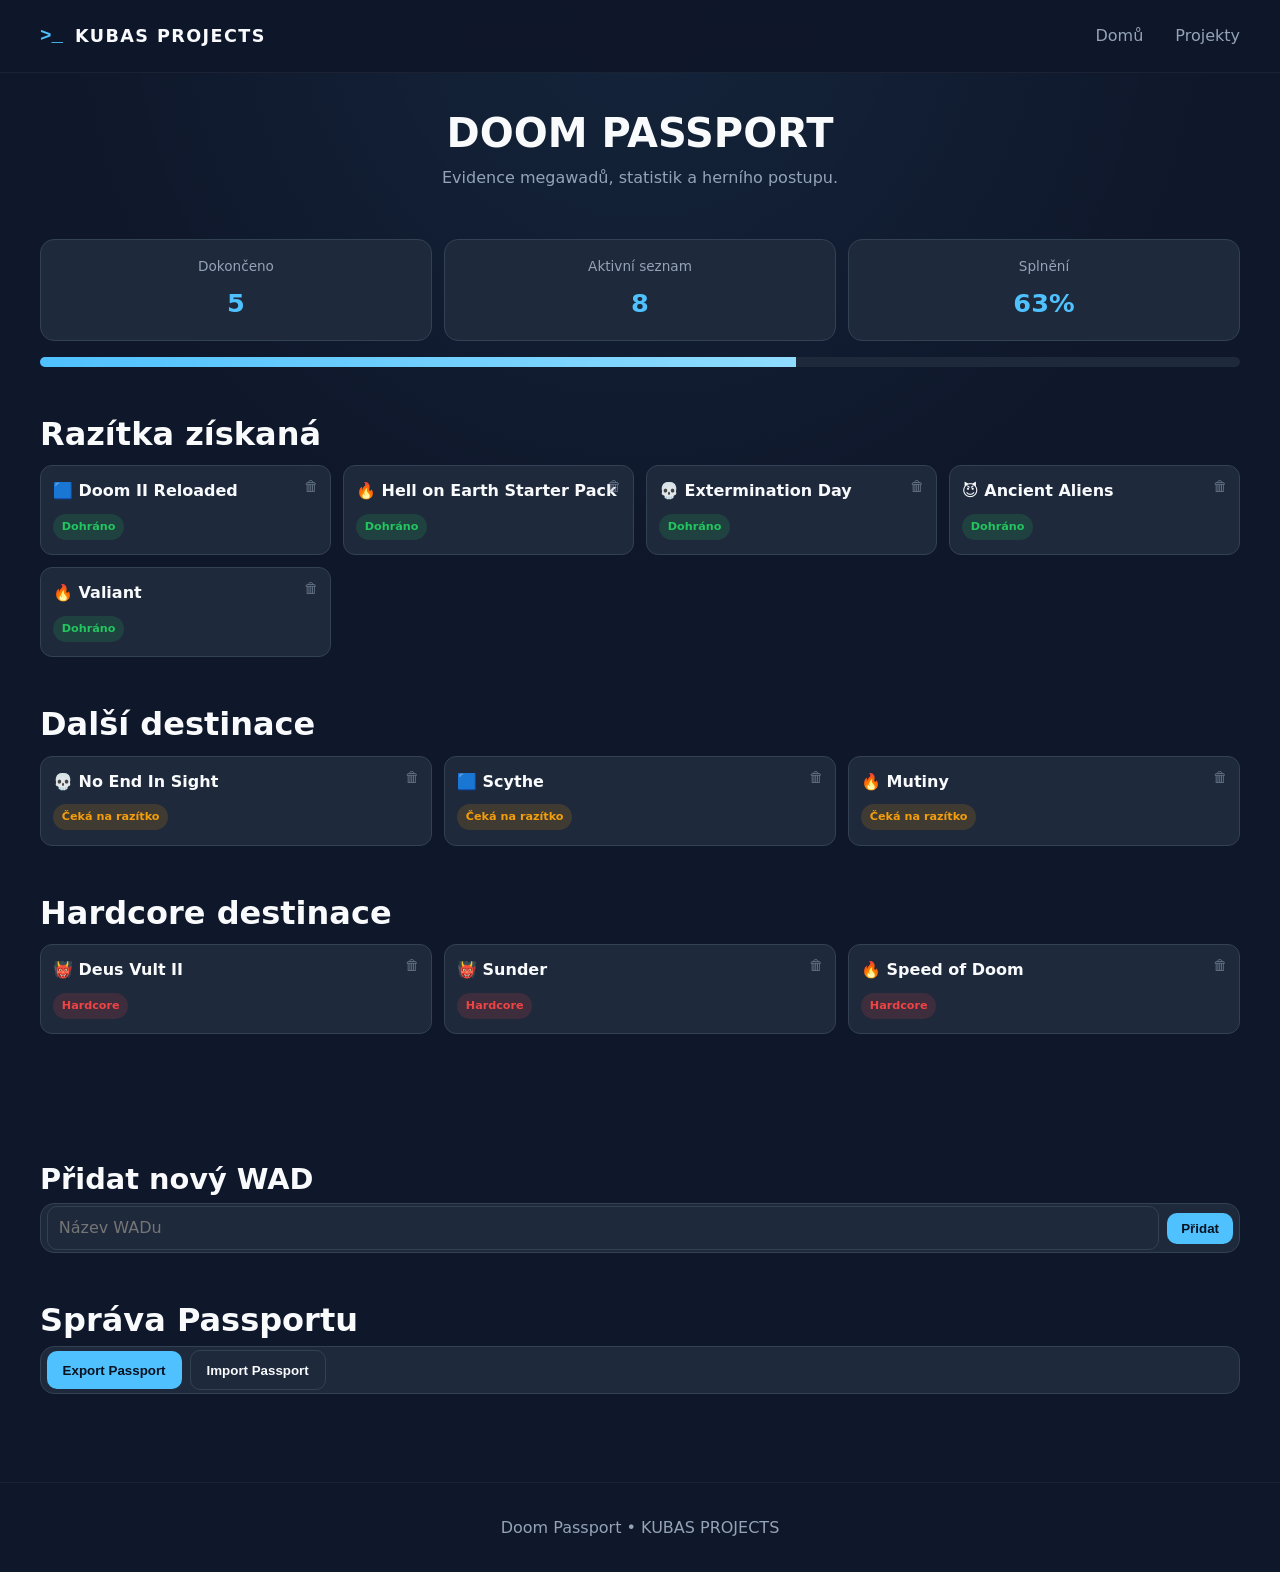
==== commit eb8f2ed5: "another update" ====
--- a/doom-passport/index.html
+++ b/doom-passport/index.html
@@ -161,7 +161,7 @@
 
     </section>
 
-    <section class="section">
+    <section class="section utility-section">
 
         <div class="container">
 
--- a/css/passport.css
+++ b/css/passport.css
@@ -4,30 +4,46 @@
 
 .passport-hero {
 
-    padding: 4rem 0;
+    padding: 2.25rem 0 1.5rem;
     text-align: center;
+
 }
 
 .passport-hero h1 {
 
-    font-size: 3rem;
-    margin-bottom: 1rem;
+    font-size: 2.5rem;
+    margin-bottom: .5rem;
     color: var(--text);
+
 }
 
 .passport-hero p {
 
     max-width: 700px;
     margin: 0 auto;
+
 }
 
 /* ==========================================
    SECTIONS
    ========================================== */
 
+.section {
+
+    padding: 1.5rem 0;
+
+}
+
+.section h2 {
+
+    margin-bottom: .4rem;
+
+}
+
 .passport-section {
 
-    margin-bottom: 3rem;
+    margin-bottom: 1.5rem;
+
 }
 
 /* ==========================================
@@ -39,11 +55,12 @@
     display: grid;
 
     grid-template-columns:
-        repeat(auto-fit, minmax(220px, 1fr));
-
-    gap: 1rem;
-
-    margin-bottom: 2rem;
+        repeat(auto-fit, minmax(180px, 1fr));
+
+    gap: .75rem;
+
+    margin-bottom: 1rem;
+
 }
 
 .stat-card {
@@ -54,9 +71,10 @@
 
     border-radius: var(--radius);
 
-    padding: 1.5rem;
+    padding: 1rem;
 
     text-align: center;
+
 }
 
 .stat-label {
@@ -65,18 +83,20 @@
 
     color: var(--text-muted);
 
-    margin-bottom: .5rem;
-
-    font-size: .9rem;
+    margin-bottom: .35rem;
+
+    font-size: .85rem;
+
 }
 
 .stat-value {
 
-    font-size: 2rem;
+    font-size: 1.6rem;
 
     font-weight: 700;
 
     color: var(--cyan);
+
 }
 
 /* ==========================================
@@ -87,7 +107,7 @@
 
     width: 100%;
 
-    height: 12px;
+    height: 10px;
 
     background: var(--panel);
 
@@ -95,7 +115,8 @@
 
     overflow: hidden;
 
-    margin-top: 1rem;
+    margin-top: .75rem;
+
 }
 
 .progress-fill {
@@ -112,6 +133,7 @@
         );
 
     transition: width .3s ease;
+
 }
 
 /* ==========================================
@@ -125,12 +147,13 @@
     grid-template-columns:
         repeat(
             auto-fit,
-            minmax(280px, 1fr)
+            minmax(240px, 1fr)
         );
 
-    gap: 1rem;
-
-    margin-top: 1rem;
+    gap: .75rem;
+
+    margin-top: .75rem;
+
 }
 
 /* ==========================================
@@ -145,20 +168,24 @@
 
     border-radius: 12px;
 
-    padding: 1rem;
-
-    cursor: pointer;
+    padding: .75rem;
 
     transition: .2s;
+
+    position: relative;
+
+    min-height: 90px;
+
 }
 
 .wad-card:hover {
 
-    transform: translateY(-4px);
+    transform: translateY(-3px);
 
     border-color: var(--cyan);
 
     box-shadow: var(--shadow);
+
 }
 
 .wad-card.completed {
@@ -166,39 +193,32 @@
     border-color: var(--success);
 
     background:
-        rgba(34, 197, 94, .10);
+        rgba(34,197,94,.10);
+
 }
 
 .wad-title {
 
-    font-size: 1.1rem;
+    display: flex;
+
+    justify-content: space-between;
+
+    align-items: center;
+
+    font-size: 1rem;
 
     font-weight: 600;
 
+    color: var(--text);
+
     margin-bottom: .5rem;
 
-    color: var(--text);
 }
 
 .wad-icon {
 
     margin-right: .4rem;
-}
-
-.wad-meta {
-
-    color: var(--text-muted);
-
-    font-size: .85rem;
-
-    margin-bottom: .75rem;
-}
-
-.wad-note {
-
-    margin-top: .75rem;
-
-    font-size: .9rem;
+
 }
 
 /* ==========================================
@@ -209,13 +229,14 @@
 
     display: inline-block;
 
-    padding: .3rem .6rem;
+    padding: .25rem .55rem;
 
     border-radius: 999px;
 
-    font-size: .75rem;
+    font-size: .7rem;
 
     font-weight: 700;
+
 }
 
 .badge-completed {
@@ -224,6 +245,7 @@
         rgba(34,197,94,.15);
 
     color: var(--success);
+
 }
 
 .badge-pending {
@@ -232,6 +254,7 @@
         rgba(245,158,11,.15);
 
     color: var(--warning);
+
 }
 
 .badge-hardcore {
@@ -240,6 +263,7 @@
         rgba(239,68,68,.15);
 
     color: var(--danger);
+
 }
 
 /* ==========================================
@@ -250,7 +274,7 @@
 
     display: flex;
 
-    gap: 1rem;
+    gap: .5rem;
 
     align-items: center;
 
@@ -260,7 +284,7 @@
 
     border-radius: var(--radius);
 
-    padding: 1rem 1.25rem;
+    padding: .2rem .35rem;
 
 }
 
@@ -270,6 +294,8 @@
 
     margin: 0;
 
+    padding: .7rem .9rem;
+
 }
 
 .add-form button {
@@ -280,6 +306,48 @@
 
     white-space: nowrap;
 
+    padding: .7rem 1rem;
+
+}
+
+/* ==========================================
+   DELETE BUTTON
+   ========================================== */
+
+.delete-button {
+
+    position: absolute;
+
+    top: .75rem;
+
+    right: .75rem;
+
+    border: none;
+
+    background: transparent;
+
+    color: var(--text-muted);
+
+    cursor: pointer;
+
+    font-size: .9rem;
+
+    padding: 0;
+
+    opacity: .6;
+
+    transition: .2s;
+
+}
+
+.delete-button:hover {
+
+    color: var(--danger);
+
+    opacity: 1;
+
+    transform: scale(1.15);
+
 }
 
 /* ==========================================
@@ -288,9 +356,10 @@
 
 .stats {
 
-    margin-top: .75rem;
+    margin-top: .5rem;
 
     color: var(--text-muted);
+
 }
 
 /* ==========================================
@@ -301,41 +370,64 @@
 
     .passport-hero h1 {
 
-        font-size: 2.2rem;
+        font-size: 2rem;
+
     }
 
     .wad-list {
 
         grid-template-columns: 1fr;
+
     }
-}
-
-.delete-button {
-
-    border: none;
-
-    background: transparent;
-
-    color: var(--text-muted);
-
-    cursor: pointer;
-
-    font-size: 1rem;
-
-    padding: 0;
-
-    margin-left: auto;
-
-    display: block;
-
-    transition: .2s;
-
-}
-
-.delete-button:hover {
-
-    color: var(--danger);
-
-    transform: scale(1.15);
+
+    .add-form {
+
+        flex-direction: column;
+
+    }
+
+    .add-form button {
+
+        width: 100%;
+
+    }
+
+}
+
+/* ==========================================
+   UTILITY SECTIONS
+   ========================================== */
+
+.utility-section {
+
+    margin-top: 5rem;
+
+}
+
+.utility-section h2 {
+
+    font-size: 1.8rem;
+
+    margin-bottom: .4rem;
+
+}
+
+.utility-section .add-form {
+
+    padding: .15rem .35rem;
+
+    min-height: auto;
+
+}
+
+.utility-section input {
+
+    padding: .5rem .7rem;
+
+}
+
+.utility-section button {
+
+    padding: .5rem .9rem;
 
 }
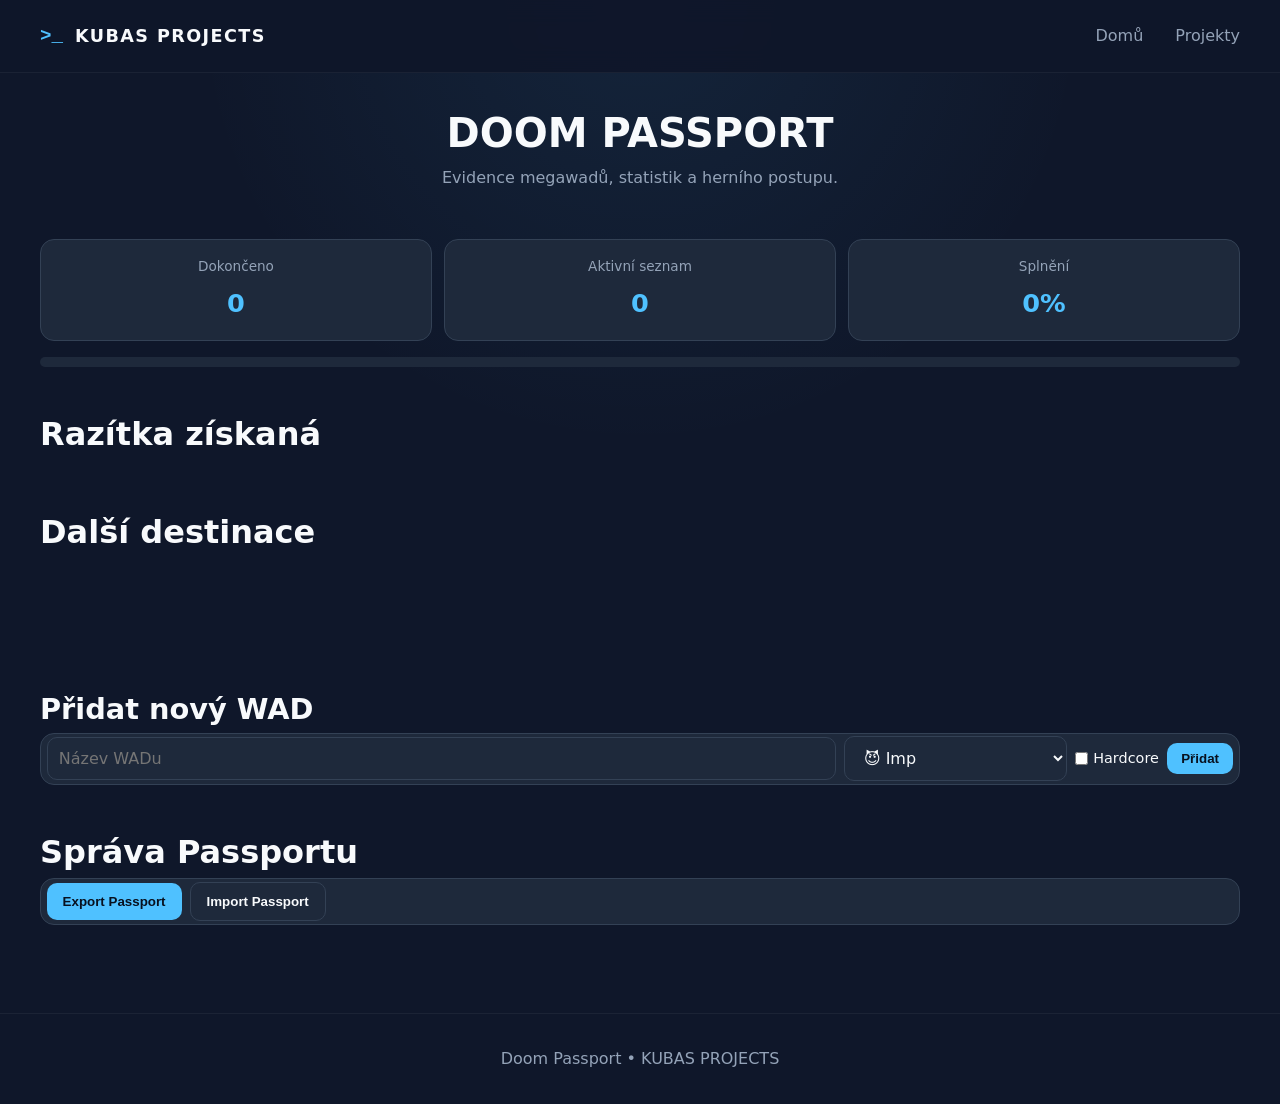
==== commit 15bc6764: "Broken update" ====
--- a/doom-passport/index.html
+++ b/doom-passport/index.html
@@ -146,21 +146,6 @@
 
     </section>
 
-    <section class="section">
-
-        <div class="container">
-
-            <h2>Hardcore destinace</h2>
-
-            <div
-                id="hardcore-list"
-                class="wad-list">
-            </div>
-
-        </div>
-
-    </section>
-
     <section class="section utility-section">
 
         <div class="container">
@@ -173,11 +158,41 @@
                     id="newName"
                     placeholder="Název WADu">
 
+                <select id="newIcon">
+
+                    <option value="😈">😈 Imp</option>
+                    <option value="👹">👹 Cyberdemon</option>
+                    <option value="💀">💀 Lost Soul</option>
+                    <option value="🚀">🚀 Rocket Launcher</option>
+                    <option value="🔫">🔫 Chaingun</option>
+                    <option value="⚙️">⚙️ UAC</option>
+
+                </select>
+
+                <label class="hardcore-option">
+
+                    <input
+                        type="checkbox"
+                        id="newHardcore">
+
+                    Hardcore
+
+                </label>
+
                 <button
                     class="button"
                     id="addWadButton">
 
                     Přidat
+
+                </button>
+
+                <button
+                    class="button button-secondary"
+                    id="cancelEditButton"
+                    style="display:none;">
+
+                    Zrušit
 
                 </button>
 
--- a/css/passport.css
+++ b/css/passport.css
@@ -288,26 +288,67 @@
 
 }
 
+.add-form input,
+.add-form select {
+
+    margin: 0;
+
+    padding: .7rem .9rem;
+
+}
+
 .add-form input {
 
+    flex: 4;
+
+}
+
+.add-form select {
+
     flex: 1;
 
+    min-width: 160px;
+
+}
+
+.add-form select {
+
+    min-width: 175px;
+
+}
+
+.add-form button {
+
+    width: auto;
+
     margin: 0;
 
-    padding: .7rem .9rem;
-
-}
-
-.add-form button {
-
-    width: auto;
+    white-space: nowrap;
+
+    padding: .7rem 1rem;
+
+}
+
+.hardcore-option {
+
+    display: flex;
+
+    align-items: center;
+
+    gap: .35rem;
+
+    white-space: nowrap;
+
+    color: var(--text);
+
+    font-size: .9rem;
+
+}
+
+.hardcore-option input {
 
     margin: 0;
 
-    white-space: nowrap;
-
-    padding: .7rem 1rem;
-
 }
 
 /* ==========================================
@@ -340,6 +381,22 @@
 
 }
 
+.locked-icon {
+
+    position: absolute;
+
+    top: .75rem;
+
+    right: .75rem;
+
+    color: var(--text-muted);
+
+    font-size: .9rem;
+
+    opacity: .6;
+
+}
+
 .delete-button:hover {
 
     color: var(--danger);
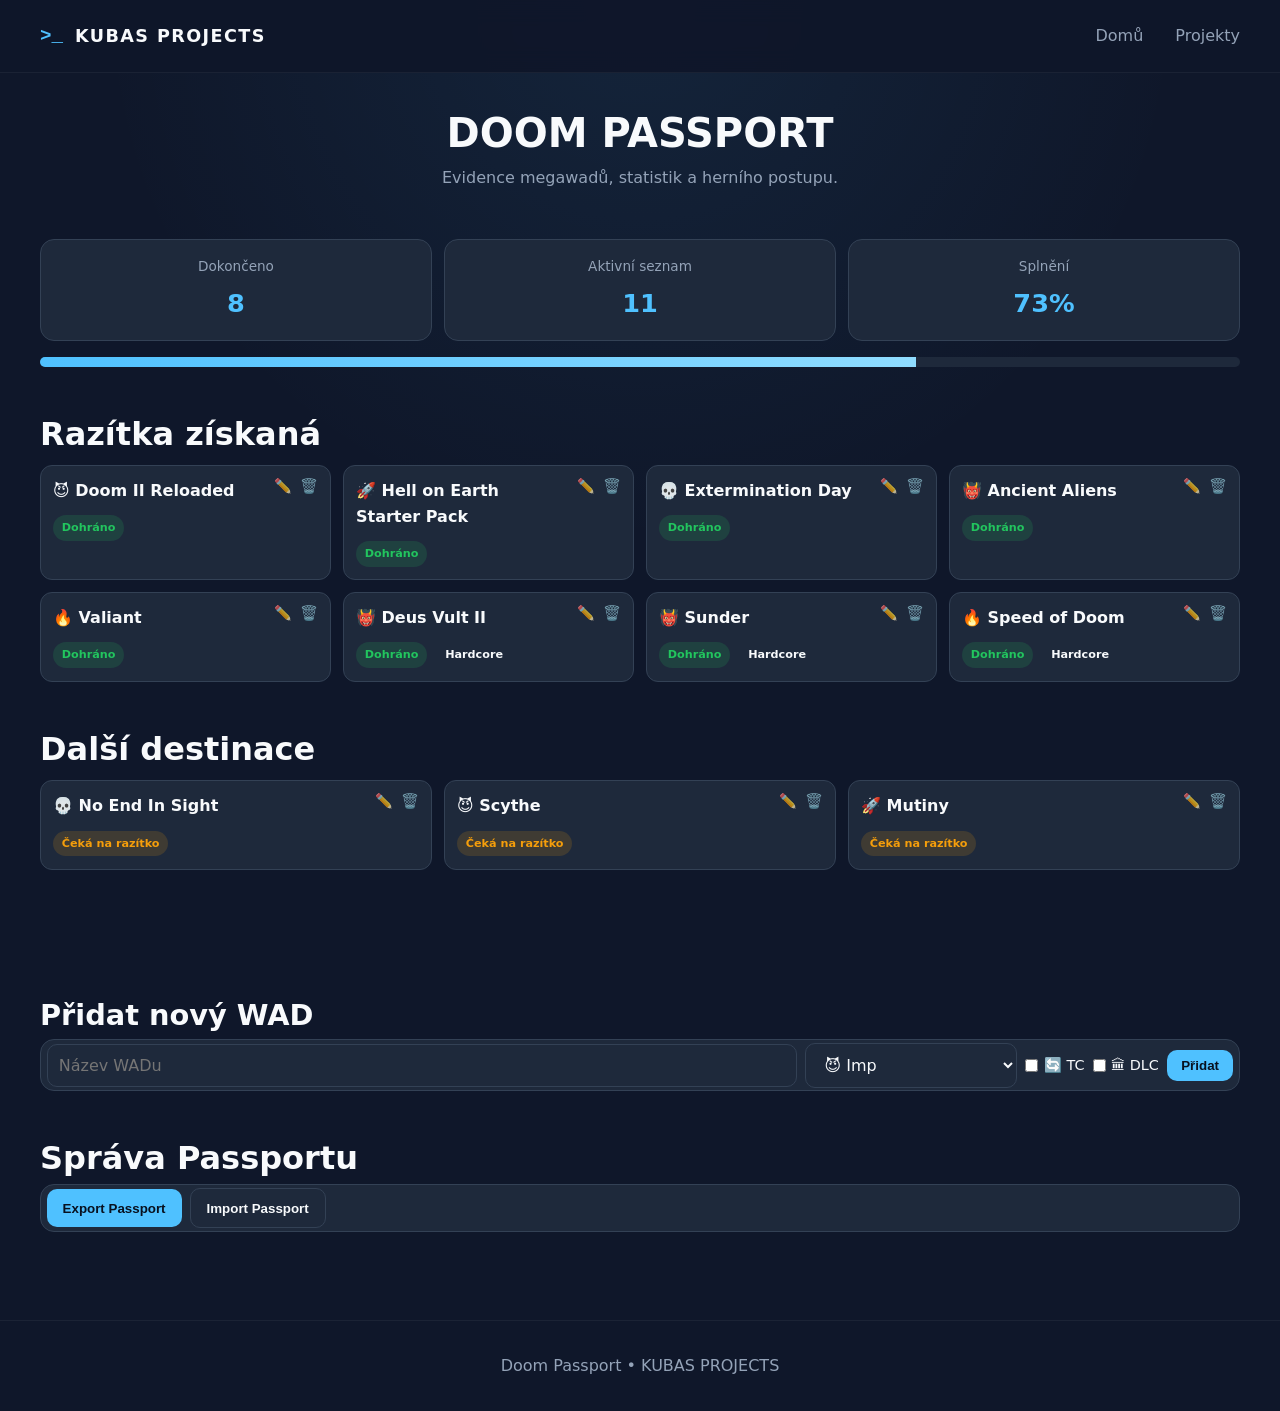
==== commit a746cba2: "Remove hardcore" ====
--- a/doom-passport/index.html
+++ b/doom-passport/index.html
@@ -169,15 +169,25 @@
 
                 </select>
 
-                <label class="hardcore-option">
-
-                    <input
-                        type="checkbox"
-                        id="newHardcore">
-
-                    Hardcore
-
-                </label>
+                    <label class="tag-option">
+
+                        <input
+                            type="checkbox"
+                            id="newTotalConversion">
+
+                        🔄 TC
+
+                    </label>
+
+                    <label class="tag-option">
+
+                        <input
+                            type="checkbox"
+                            id="newOfficialDlc">
+
+                        🏛 DLC
+
+                    </label>
 
                 <button
                     class="button"
--- a/css/passport.css
+++ b/css/passport.css
@@ -5,6 +5,7 @@
 .passport-hero {
 
     padding: 2.25rem 0 1.5rem;
+
     text-align: center;
 
 }
@@ -12,7 +13,9 @@
 .passport-hero h1 {
 
     font-size: 2.5rem;
+
     margin-bottom: .5rem;
+
     color: var(--text);
 
 }
@@ -20,6 +23,7 @@
 .passport-hero p {
 
     max-width: 700px;
+
     margin: 0 auto;
 
 }
@@ -37,12 +41,6 @@
 .section h2 {
 
     margin-bottom: .4rem;
-
-}
-
-.passport-section {
-
-    margin-bottom: 1.5rem;
 
 }
 
@@ -176,6 +174,8 @@
 
     min-height: 90px;
 
+    cursor: pointer;
+
 }
 
 .wad-card:hover {
@@ -188,81 +188,132 @@
 
 }
 
-.wad-card.completed {
-
-    border-color: var(--success);
+.wad-title {
+
+    font-size: 1rem;
+
+    font-weight: 600;
+
+    color: var(--text);
+
+    margin-bottom: .6rem;
+
+    padding-right: 65px;
+
+}
+
+/* ==========================================
+   BADGES
+   ========================================== */
+
+.badge {
+
+    display: inline-block;
+
+    padding: .25rem .55rem;
+
+    border-radius: 999px;
+
+    font-size: .7rem;
+
+    font-weight: 700;
+
+    margin-right: .25rem;
+
+}
+
+.badge-completed {
 
     background:
-        rgba(34,197,94,.10);
-
-}
-
-.wad-title {
+        rgba(34, 197, 94, .15);
+
+    color: var(--success);
+
+}
+
+.badge-pending {
+
+    background:
+        rgba(245, 158, 11, .15);
+
+    color: var(--warning);
+
+}
+
+.badge-tc {
+
+    background:
+        rgba(59,130,246,.15);
+
+    color: #60a5fa;
+
+}
+
+.badge-dlc {
+
+    background:
+        rgba(168,85,247,.15);
+
+    color: #c084fc;
+
+}
+
+/* ==========================================
+   CARD ACTIONS
+   ========================================== */
+
+.card-actions {
+
+    position: absolute;
+
+    top: .75rem;
+
+    right: .75rem;
 
     display: flex;
 
-    justify-content: space-between;
-
-    align-items: center;
-
-    font-size: 1rem;
-
-    font-weight: 600;
-
-    color: var(--text);
-
-    margin-bottom: .5rem;
-
-}
-
-.wad-icon {
-
-    margin-right: .4rem;
-
-}
-
-/* ==========================================
-   BADGES
-   ========================================== */
-
-.badge {
-
-    display: inline-block;
-
-    padding: .25rem .55rem;
-
-    border-radius: 999px;
-
-    font-size: .7rem;
-
-    font-weight: 700;
-
-}
-
-.badge-completed {
-
-    background:
-        rgba(34,197,94,.15);
-
-    color: var(--success);
-
-}
-
-.badge-pending {
-
-    background:
-        rgba(245,158,11,.15);
-
-    color: var(--warning);
-
-}
-
-.badge-hardcore {
-
-    background:
-        rgba(239,68,68,.15);
+    gap: .5rem;
+
+}
+
+.edit-button,
+.delete-button {
+
+    border: none;
+
+    background: transparent;
+
+    color: var(--text-muted);
+
+    cursor: pointer;
+
+    font-size: .9rem;
+
+    padding: 0;
+
+    opacity: .7;
+
+    transition: .2s;
+
+}
+
+.edit-button:hover {
+
+    color: var(--cyan);
+
+    opacity: 1;
+
+    transform: scale(1.15);
+
+}
+
+.delete-button:hover {
 
     color: var(--danger);
+
+    opacity: 1;
+
+    transform: scale(1.15);
 
 }
 
@@ -307,13 +358,7 @@
 
     flex: 1;
 
-    min-width: 160px;
-
-}
-
-.add-form select {
-
-    min-width: 175px;
+    min-width: 170px;
 
 }
 
@@ -329,7 +374,7 @@
 
 }
 
-.hardcore-option {
+.tag-option {
 
     display: flex;
 
@@ -345,77 +390,45 @@
 
 }
 
-.hardcore-option input {
+.tag-option input {
 
     margin: 0;
 
 }
 
 /* ==========================================
-   DELETE BUTTON
-   ========================================== */
-
-.delete-button {
-
-    position: absolute;
-
-    top: .75rem;
-
-    right: .75rem;
-
-    border: none;
-
-    background: transparent;
-
-    color: var(--text-muted);
-
-    cursor: pointer;
-
-    font-size: .9rem;
-
-    padding: 0;
-
-    opacity: .6;
-
-    transition: .2s;
-
-}
-
-.locked-icon {
-
-    position: absolute;
-
-    top: .75rem;
-
-    right: .75rem;
-
-    color: var(--text-muted);
-
-    font-size: .9rem;
-
-    opacity: .6;
-
-}
-
-.delete-button:hover {
-
-    color: var(--danger);
-
-    opacity: 1;
-
-    transform: scale(1.15);
-
-}
-
-/* ==========================================
-   STATS TEXT
-   ========================================== */
-
-.stats {
-
-    margin-top: .5rem;
-
-    color: var(--text-muted);
+   UTILITY SECTION
+   ========================================== */
+
+.utility-section {
+
+    margin-top: 5rem;
+
+}
+
+.utility-section h2 {
+
+    font-size: 1.8rem;
+
+    margin-bottom: .4rem;
+
+}
+
+.utility-section .add-form {
+
+    padding: .15rem .35rem;
+
+}
+
+.utility-section input {
+
+    padding: .5rem .7rem;
+
+}
+
+.utility-section button {
+
+    padding: .5rem .9rem;
 
 }
 
@@ -441,6 +454,8 @@
 
         flex-direction: column;
 
+        align-items: stretch;
+
     }
 
     .add-form button {
@@ -449,42 +464,10 @@
 
     }
 
-}
-
-/* ==========================================
-   UTILITY SECTIONS
-   ========================================== */
-
-.utility-section {
-
-    margin-top: 5rem;
-
-}
-
-.utility-section h2 {
-
-    font-size: 1.8rem;
-
-    margin-bottom: .4rem;
-
-}
-
-.utility-section .add-form {
-
-    padding: .15rem .35rem;
-
-    min-height: auto;
-
-}
-
-.utility-section input {
-
-    padding: .5rem .7rem;
-
-}
-
-.utility-section button {
-
-    padding: .5rem .9rem;
+    .card-actions {
+
+        gap: .75rem;
+
+    }
 
 }
